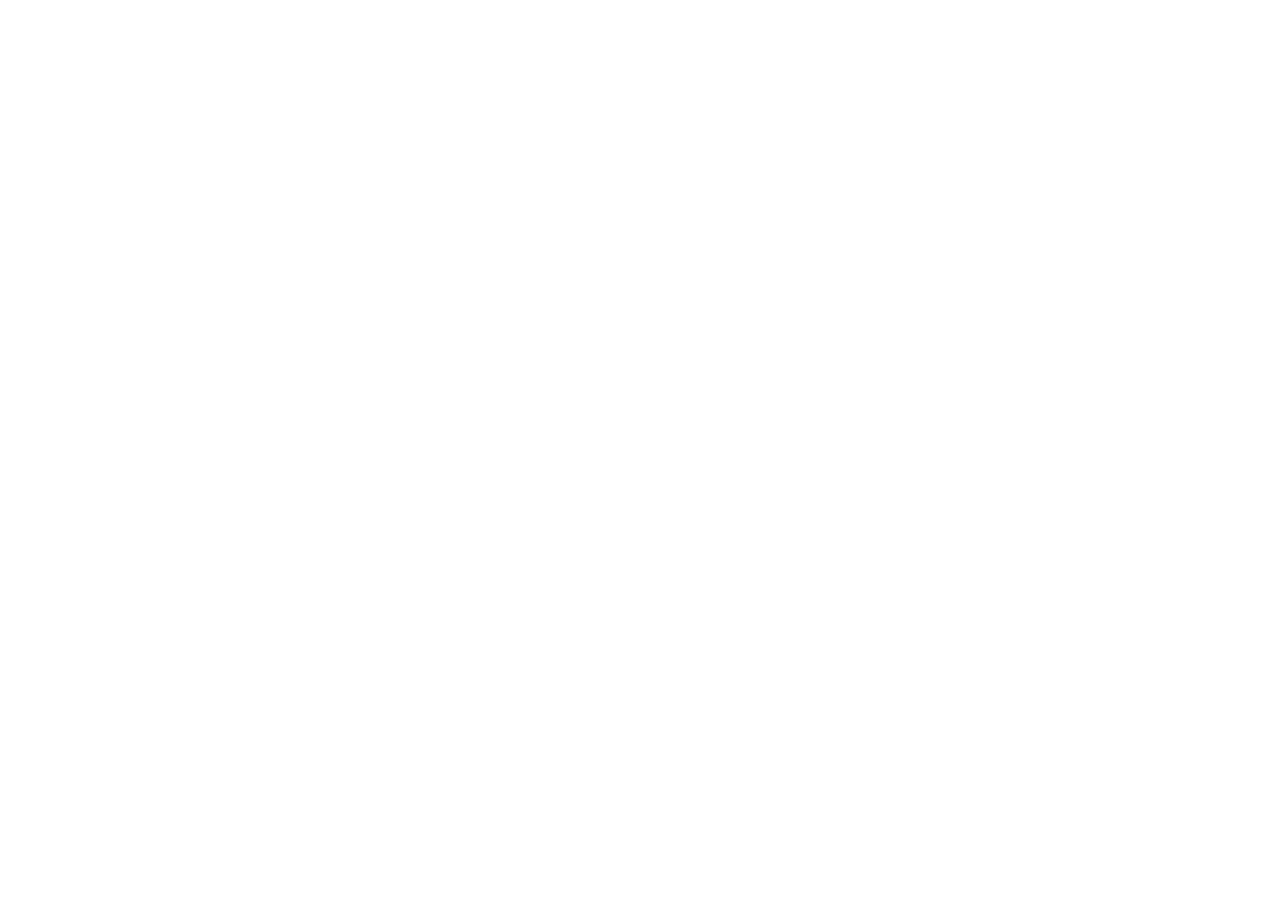
==== index.html @ 781c4b57 "commit inicial" ====
<!DOCTYPE html>
<html lang="pt-br">
  <head>
    <meta charset="UTF-8" />
    <meta http-equiv="X-UA-Compatible" content="IE=edge" />
    <meta name="viewport" content="width=device-width, initial-scale=1.0" />
    <title>BikCraft - Bicicletas Elétricas</title>
    <meta
      name="description"
      content="Bicicletas elétricas de alta precisão e qualidade,  feitas sob medida para o cliente. Explore o mundo na sua velocidade com a Bikcraft."
    />
    <link rel="stylesheet" href="./css/style.css">
  </head>
  <body>

    
  </body>
</html>
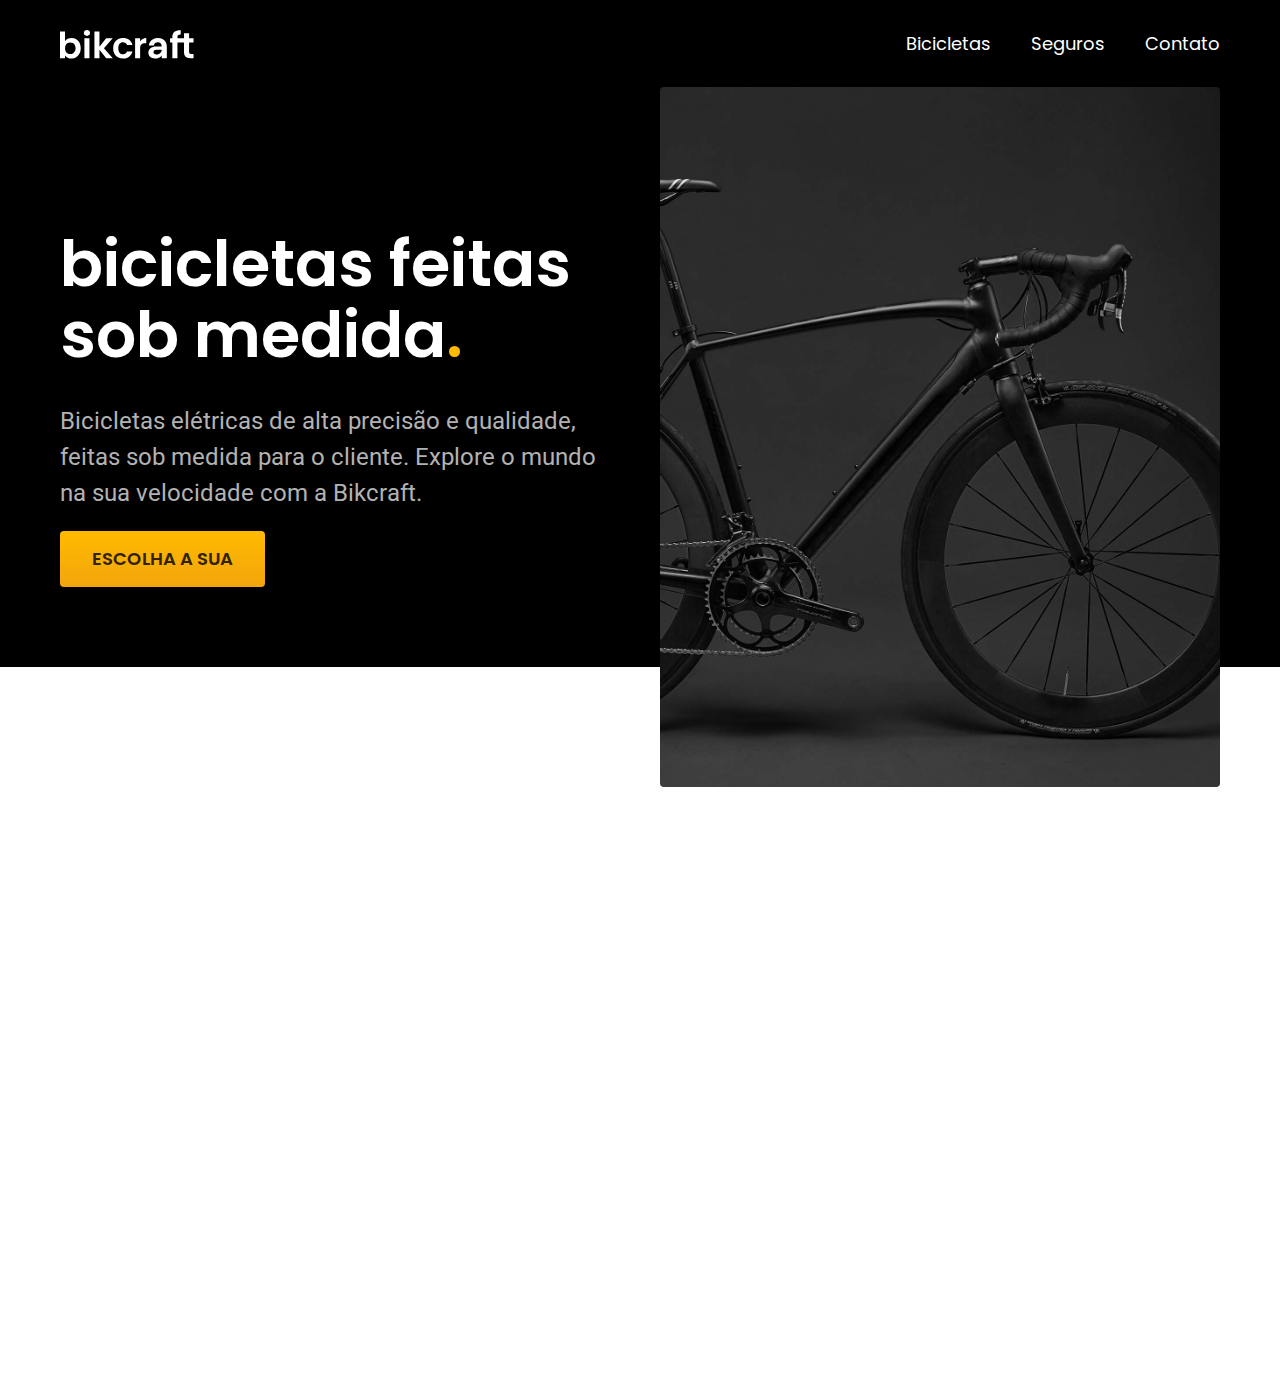
==== commit d86f0a32: "segunda atualizaçao" ====
--- a/index.html
+++ b/index.html
@@ -9,10 +9,40 @@
       name="description"
       content="Bicicletas elétricas de alta precisão e qualidade,  feitas sob medida para o cliente. Explore o mundo na sua velocidade com a Bikcraft."
     />
-    <link rel="stylesheet" href="./css/style.css">
+    <link rel="stylesheet" href="./css/style.css" />
+    <link rel="preconnect" href="https://fonts.googleapis.com" />
+    <link rel="preconnect" href="https://fonts.gstatic.com" crossorigin />
+    <link
+      href="https://fonts.googleapis.com/css2?family=Poppins:wght@400;600&family=Roboto:wght@400;500&display=swap"
+      rel="stylesheet"
+    />
   </head>
   <body>
+    <header class="header-bg">
+      <div class="header">
+        <a href="./"><img src="./img/bikcraft.svg" alt="BikCraft" /></a>
+        <nav aria-label="primaria">
+          <ul class="header-menu">
+            <li><a href="./bicicletas.html">Bicicletas</a></li>
+            <li><a href="./seguros.html">Seguros</a></li>
+            <li><a href="./contato.html">Contato</a></li>
+          </ul>
+        </nav>
+      </div>
+    </header>
 
-    
+    <main class="introducao-bg">
+      <div class="introducao">
+        <div class="introducao-conteudo">
+          <h1>bicicletas feitas sob medida<span>.</span></h1>
+          <p>
+            Bicicletas elétricas de alta precisão e qualidade, feitas sob medida
+            para o cliente. Explore o mundo na sua velocidade com a Bikcraft.
+          </p>
+          <a href="./bicicletas.html">Escolha a sua</a>
+        </div>
+        <img src="./img/fotos/introducao.jpg" alt="Bicicleta elétrica preta." />
+      </div>
+    </main>
   </body>
 </html>
--- a/css/style.css
+++ b/css/style.css
@@ -0,0 +1,209 @@
+body {
+  margin: 0px;
+  font-family: Arial, Helvetica, sans-serif;
+  padding-bottom: 600px;
+}
+
+h1,
+ul,
+p {
+  margin: 0px;
+}
+
+ul {
+  padding: 0px;
+  list-style: none;
+}
+
+a {
+  text-decoration: none;
+  color: inherit;
+}
+
+img {
+  max-width: 100%;
+  display: block;
+}
+
+.header-bg {
+  background-color: #000;
+}
+
+.header {
+  display: flex;
+  flex-wrap: wrap;
+  gap: 20px;
+  justify-content: space-between;
+  align-items: center;
+  box-sizing: border-box;
+  padding: 20px;
+  max-width: 1200px;
+  margin-left: auto;
+  margin-right: auto;
+}
+
+.header-menu {
+  display: flex;
+  flex-wrap: wrap;
+  gap: 40px;
+}
+
+.header-menu a {
+  color: #fff;
+  display: inline-block;
+  padding: 10px 0px;
+  font-size: 1.125rem;
+  position: relative;
+  font-family: 'Poppins';
+  font-weight: 400;
+}
+
+.header-menu a::after {
+  content: "";
+  display: block;
+  height: 2px;
+  width: 0px;
+  background: #fff;
+  margin-top: 4px;
+  transition: 0.3s;
+  position: absolute;
+}
+
+.header-menu a:hover:after {
+  width: 100%;
+}
+
+@media (max-width: 800px) {
+  .header-menu {
+    gap: 20px;
+  }
+  .header-menu {
+    background: #111;
+    padding: 12px 16px;
+    border-radius: 4px;
+  }
+  .header-menu a:hover {
+    background-color: #2e2e2e;
+  }
+}
+
+@media (max-width: 600px) {
+  .header-menu {
+    gap: 12px;
+  }
+  .header-menu a {
+    padding: 8px 12px;
+    font-size: 0.875rem;
+  }
+  .header a::after {
+    display: none;
+  }
+}
+
+.introducao-bg {
+  background: #000;
+  color: #fff;
+  box-shadow: inset 0 -120px #fff;
+}
+
+.introducao {
+    display: grid;
+    grid-template-columns: 1fr 1fr;
+    gap: 0px 40px;
+    box-sizing: border-box;
+    max-width: 1200px;
+    padding-left: 20px;
+    padding-right: 20px;
+    margin-left: auto;
+    margin-right: auto;
+}
+
+.introducao-conteudo {
+    align-self: end;
+    padding-bottom: 200px;
+}
+
+
+.introducao img {
+  height: 100%;
+  object-fit: cover;
+  border-radius: 4px;
+}
+
+.introducao h1 {
+    margin-bottom: 32px;
+    font-size: 4rem;
+    line-height: 1.12;
+    font-family: 'Poppins';
+    font-weight: 600;
+}
+
+.introducao h1 span {
+  color: #ffbb00;
+}
+
+.introducao p {
+    margin-bottom: 20px;
+    font-size: 1.5rem;
+    line-height: 1.5;
+    color: #b2b2b2;
+    font-family: 'Roboto';
+    font-weight: 400;
+}
+
+.introducao a {
+  display: inline-block;
+  padding: 16px 32px;
+  background: linear-gradient(#ffbb00, #f2a50c);
+  border-radius: 4px;
+  box-shadow: 0 1px 2px rgba(0, 0, 0, 1);
+  text-transform: uppercase;
+  color: #332200;
+  font-size: 1.125rem;
+  line-height: 1.33;
+  font-family: 'Poppins';
+  font-weight: 600;
+}
+
+.introducao a:hover {
+  background: linear-gradient(#ffb60d, #e59317);
+}
+
+@media (max-width: 600px) {
+  .introducao a {
+    padding: 12px 16px;
+    font-size: 1rem;
+  }
+}
+
+@media (max-width: 1200px) {
+  .introducao h1 {
+  font-size: 3rem;
+  }
+  .introducao p {
+    font-size: 1.125rem;
+}
+}
+
+@media (max-width: 800px) {
+  .introducao-bg {
+    background: #111;
+    padding-top: 40px;
+    box-shadow: inset 0px -60px #fff;
+  }
+  .introducao  {
+    grid-template-columns: 1fr;
+    gap: 32px;
+  }
+  .introducao-conteudo {
+    padding-bottom: 0px;
+  }
+  .introducao h1 {
+  font-size: 2rem;
+  margin-bottom: 16px;
+  }
+  .introducao img {
+    height: 300px;
+    width: 100%;
+  }
+}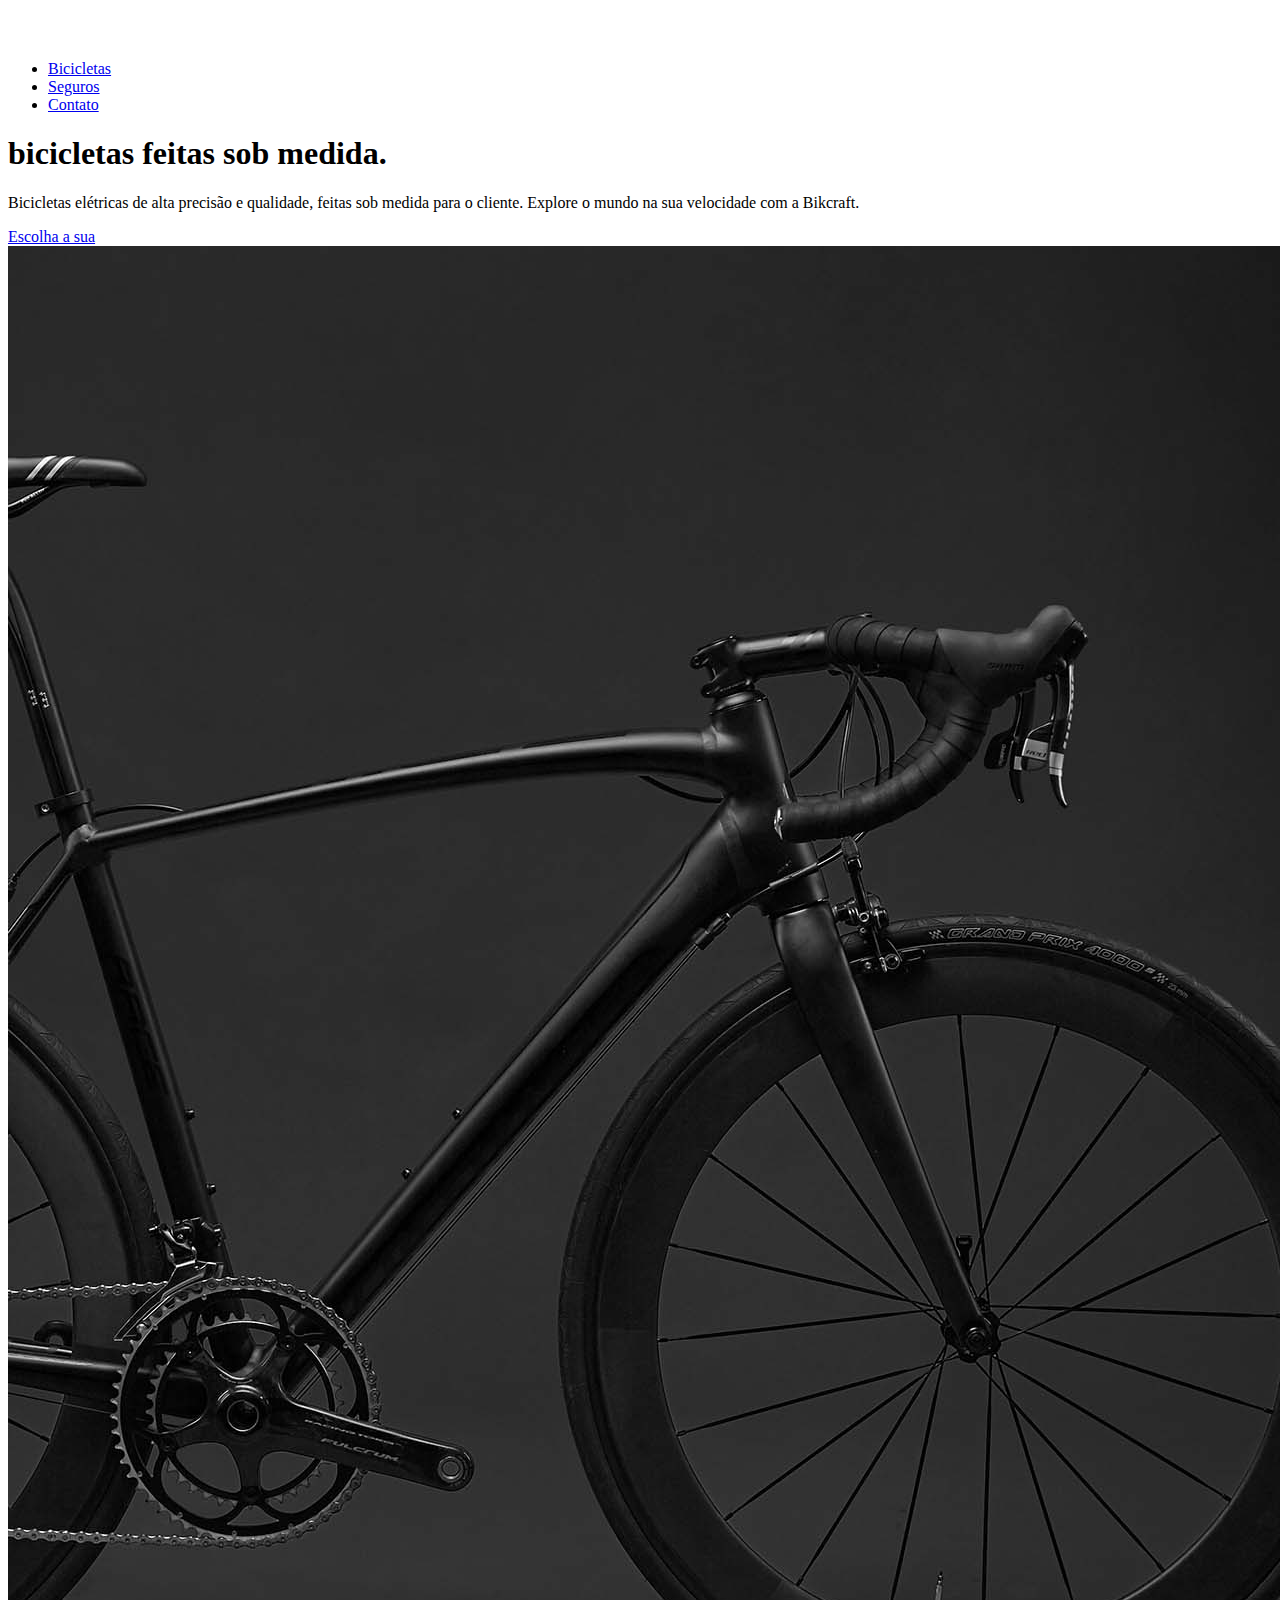
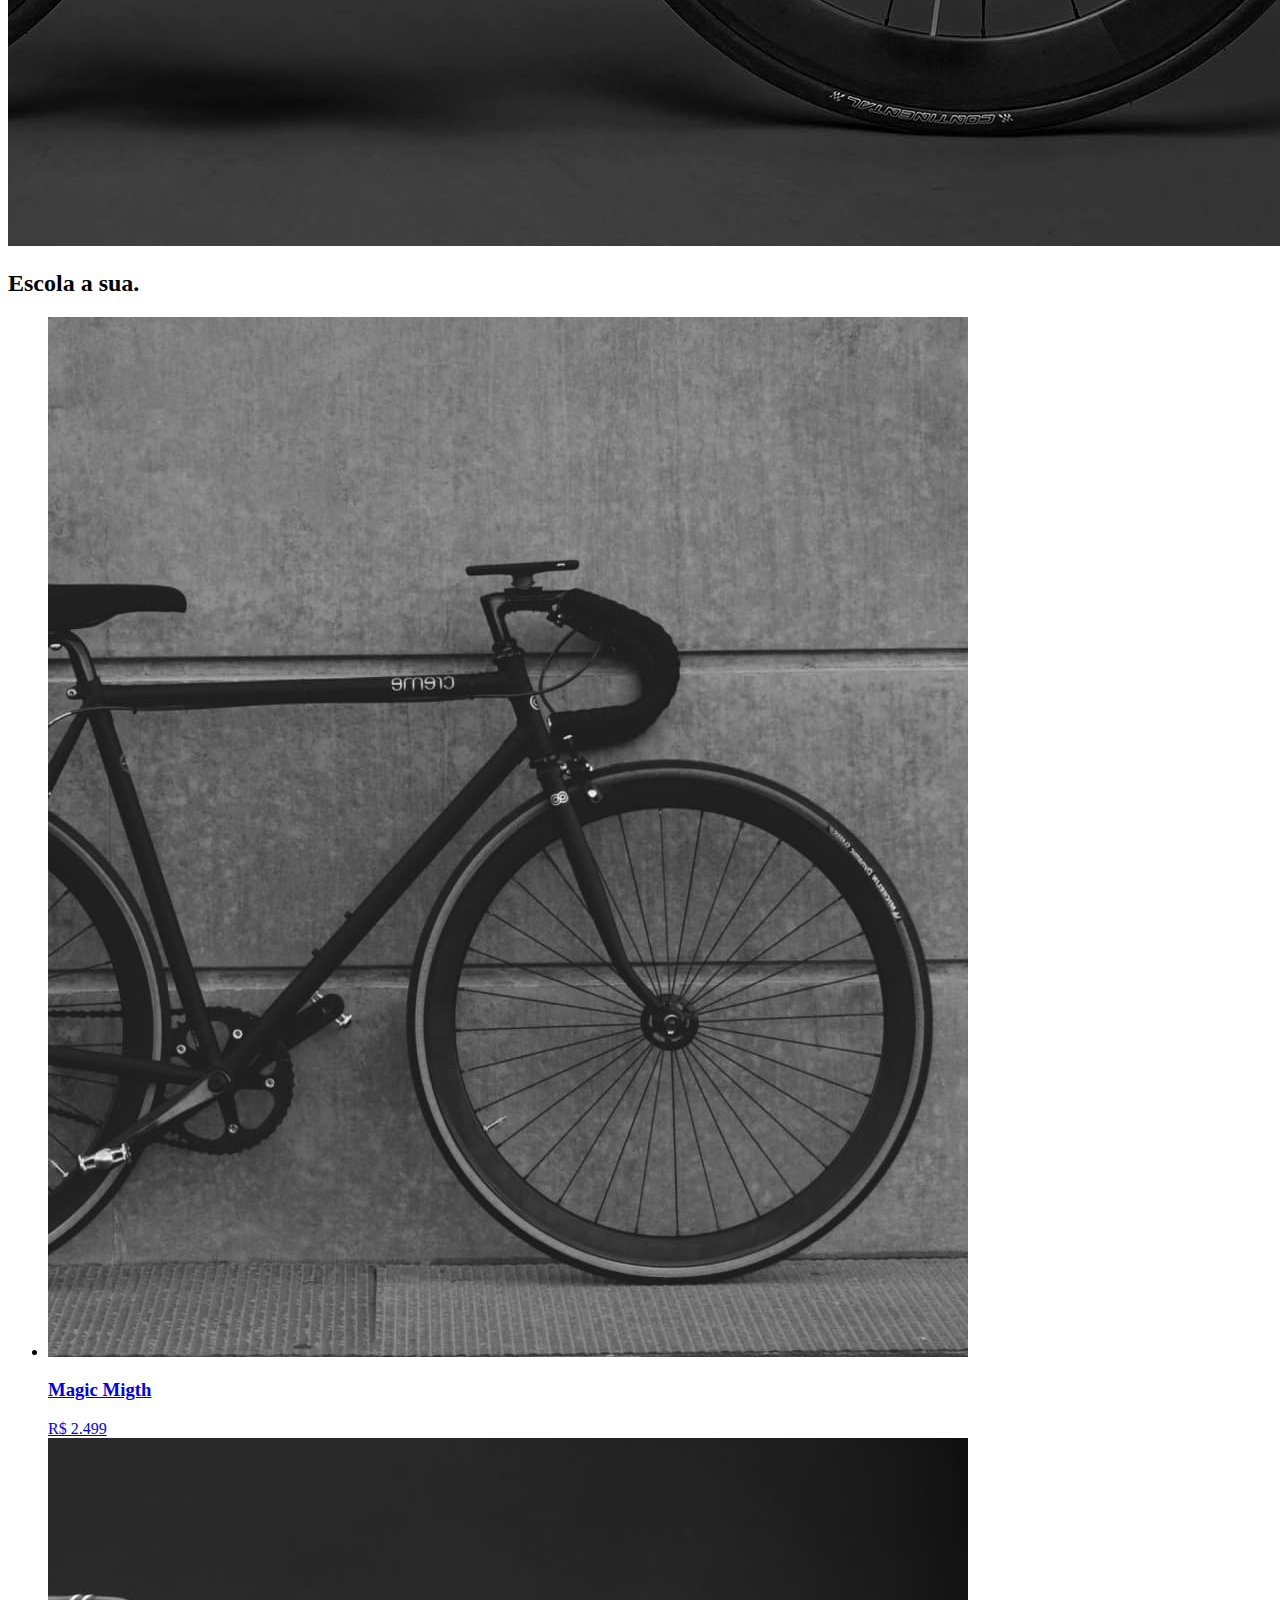
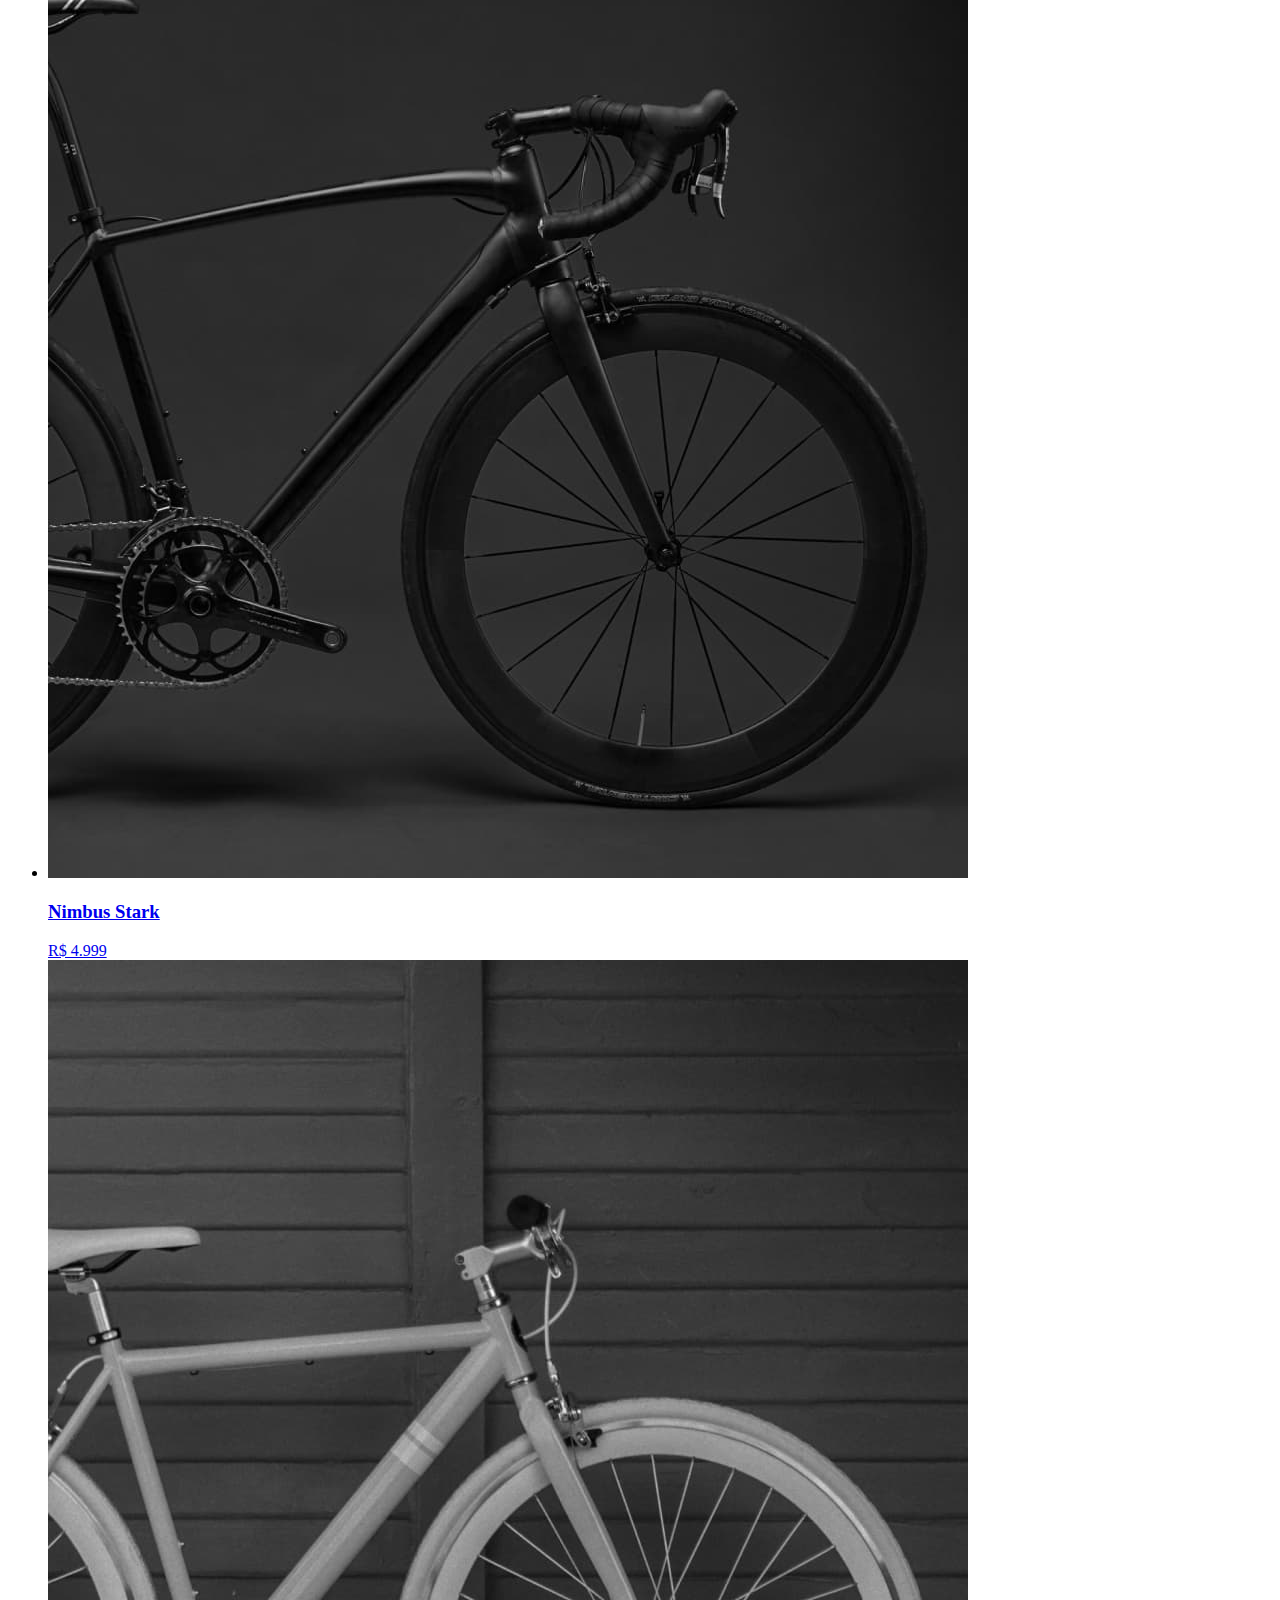
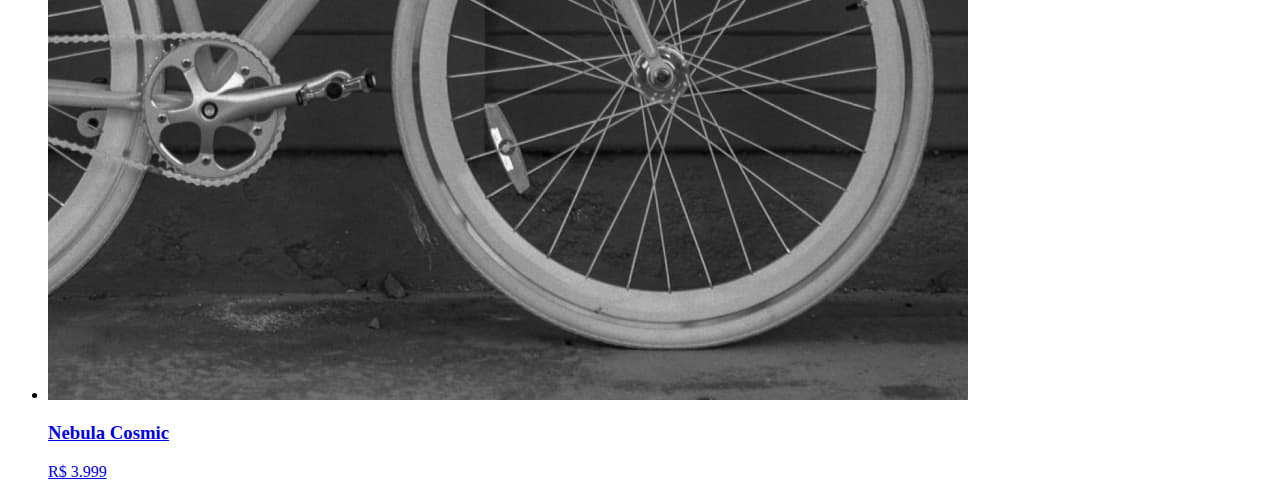
==== commit d587c106: "commit lista bicicletas-01" ====
--- a/index.html
+++ b/index.html
@@ -9,7 +9,7 @@
       name="description"
       content="Bicicletas elétricas de alta precisão e qualidade,  feitas sob medida para o cliente. Explore o mundo na sua velocidade com a Bikcraft."
     />
-    <link rel="stylesheet" href="./css/style.css" />
+    <link rel="stylesheet" href="/css/style.css" />
     <link rel="preconnect" href="https://fonts.googleapis.com" />
     <link rel="preconnect" href="https://fonts.gstatic.com" crossorigin />
     <link
@@ -22,7 +22,7 @@
       <div class="header">
         <a href="./"><img src="./img/bikcraft.svg" alt="BikCraft" /></a>
         <nav aria-label="primaria">
-          <ul class="header-menu">
+          <ul class="header-menu font-1-m cor-0">
             <li><a href="./bicicletas.html">Bicicletas</a></li>
             <li><a href="./seguros.html">Seguros</a></li>
             <li><a href="./contato.html">Contato</a></li>
@@ -34,15 +34,44 @@
     <main class="introducao-bg">
       <div class="introducao">
         <div class="introducao-conteudo">
-          <h1>bicicletas feitas sob medida<span>.</span></h1>
-          <p>
+          <h1 class="font-1-xxl cor-0">
+            bicicletas feitas sob medida<span class="cor-p1">.</span>
+          </h1>
+          <p class="font-2-l cor-5">
             Bicicletas elétricas de alta precisão e qualidade, feitas sob medida
             para o cliente. Explore o mundo na sua velocidade com a Bikcraft.
           </p>
-          <a href="./bicicletas.html">Escolha a sua</a>
+          <a class="botao" href="./bicicletas.html">Escolha a sua</a>
         </div>
         <img src="./img/fotos/introducao.jpg" alt="Bicicleta elétrica preta." />
       </div>
     </main>
+
+    <article class="bicicletas-lista">
+      <h2 class="font-1-xxl">Escola a sua<span class="cor-p1">.</span></h2>
+      <ul>
+        <li>
+          <a href="./css/bicicletas/magic.html">
+            <img src="/img/bicicletas/magic-home.jpg" alt="Bicicleta preta" />
+            <h3 class="font-1-xl">Magic Migth</h3>
+            <span class="font-2-m cor-8">R$ 2.499</span>
+          </a>
+        </li>
+        <li>
+          <a href="./css/bicicletas/nimbus.html">
+            <img src="/img/bicicletas/nimbus-home.jpg" alt="Bicicleta preta" />
+            <h3 class="font-1-xl">Nimbus Stark</h3>
+            <span class="font-2-m cor-8">R$ 4.999</span>
+          </a>
+        </li>
+        <li>
+          <a href="./css/bicicletas/nebula.html">
+            <img src="/img/bicicletas/nebula-home.jpg" alt="Bicicleta preta" />
+            <h3 class="font-1-xl">Nebula Cosmic</h3>
+            <span class="font-2-m cor-8">R$ 3.999</span>
+          </a>
+        </li>
+      </ul>
+    </article>
   </body>
 </html>
--- a/css/style.css
+++ b/css/style.css
@@ -1,209 +1,14 @@
-body {
-  margin: 0px;
-  font-family: Arial, Helvetica, sans-serif;
-  padding-bottom: 600px;
-}
+@import "golbal/golbal.css";
+@import "utilidades/tipografia.css";
+@import "utilidades/cores.css";
 
-h1,
-ul,
-p {
-  margin: 0px;
-}
+@import "golbal/header.css";
 
-ul {
-  padding: 0px;
-  list-style: none;
-}
+    /* UTILIDADES */
+@import "utilidades/componentes.css";
 
-a {
-  text-decoration: none;
-  color: inherit;
-}
+    /* HOME */
+@import "home/introducao.css";
 
-img {
-  max-width: 100%;
-  display: block;
-}
-
-.header-bg {
-  background-color: #000;
-}
-
-.header {
-  display: flex;
-  flex-wrap: wrap;
-  gap: 20px;
-  justify-content: space-between;
-  align-items: center;
-  box-sizing: border-box;
-  padding: 20px;
-  max-width: 1200px;
-  margin-left: auto;
-  margin-right: auto;
-}
-
-.header-menu {
-  display: flex;
-  flex-wrap: wrap;
-  gap: 40px;
-}
-
-.header-menu a {
-  color: #fff;
-  display: inline-block;
-  padding: 10px 0px;
-  font-size: 1.125rem;
-  position: relative;
-  font-family: 'Poppins';
-  font-weight: 400;
-}
-
-.header-menu a::after {
-  content: "";
-  display: block;
-  height: 2px;
-  width: 0px;
-  background: #fff;
-  margin-top: 4px;
-  transition: 0.3s;
-  position: absolute;
-}
-
-.header-menu a:hover:after {
-  width: 100%;
-}
-
-@media (max-width: 800px) {
-  .header-menu {
-    gap: 20px;
-  }
-  .header-menu {
-    background: #111;
-    padding: 12px 16px;
-    border-radius: 4px;
-  }
-  .header-menu a:hover {
-    background-color: #2e2e2e;
-  }
-}
-
-@media (max-width: 600px) {
-  .header-menu {
-    gap: 12px;
-  }
-  .header-menu a {
-    padding: 8px 12px;
-    font-size: 0.875rem;
-  }
-  .header a::after {
-    display: none;
-  }
-}
-
-.introducao-bg {
-  background: #000;
-  color: #fff;
-  box-shadow: inset 0 -120px #fff;
-}
-
-.introducao {
-    display: grid;
-    grid-template-columns: 1fr 1fr;
-    gap: 0px 40px;
-    box-sizing: border-box;
-    max-width: 1200px;
-    padding-left: 20px;
-    padding-right: 20px;
-    margin-left: auto;
-    margin-right: auto;
-}
-
-.introducao-conteudo {
-    align-self: end;
-    padding-bottom: 200px;
-}
-
-
-.introducao img {
-  height: 100%;
-  object-fit: cover;
-  border-radius: 4px;
-}
-
-.introducao h1 {
-    margin-bottom: 32px;
-    font-size: 4rem;
-    line-height: 1.12;
-    font-family: 'Poppins';
-    font-weight: 600;
-}
-
-.introducao h1 span {
-  color: #ffbb00;
-}
-
-.introducao p {
-    margin-bottom: 20px;
-    font-size: 1.5rem;
-    line-height: 1.5;
-    color: #b2b2b2;
-    font-family: 'Roboto';
-    font-weight: 400;
-}
-
-.introducao a {
-  display: inline-block;
-  padding: 16px 32px;
-  background: linear-gradient(#ffbb00, #f2a50c);
-  border-radius: 4px;
-  box-shadow: 0 1px 2px rgba(0, 0, 0, 1);
-  text-transform: uppercase;
-  color: #332200;
-  font-size: 1.125rem;
-  line-height: 1.33;
-  font-family: 'Poppins';
-  font-weight: 600;
-}
-
-.introducao a:hover {
-  background: linear-gradient(#ffb60d, #e59317);
-}
-
-@media (max-width: 600px) {
-  .introducao a {
-    padding: 12px 16px;
-    font-size: 1rem;
-  }
-}
-
-@media (max-width: 1200px) {
-  .introducao h1 {
-  font-size: 3rem;
-  }
-  .introducao p {
-    font-size: 1.125rem;
-}
-}
-
-@media (max-width: 800px) {
-  .introducao-bg {
-    background: #111;
-    padding-top: 40px;
-    box-shadow: inset 0px -60px #fff;
-  }
-  .introducao  {
-    grid-template-columns: 1fr;
-    gap: 32px;
-  }
-  .introducao-conteudo {
-    padding-bottom: 0px;
-  }
-  .introducao h1 {
-  font-size: 2rem;
-  margin-bottom: 16px;
-  }
-  .introducao img {
-    height: 300px;
-    width: 100%;
-  }
-}+    /* Bicicletas */
+@import "bicicletas/bicicletas-lista.css";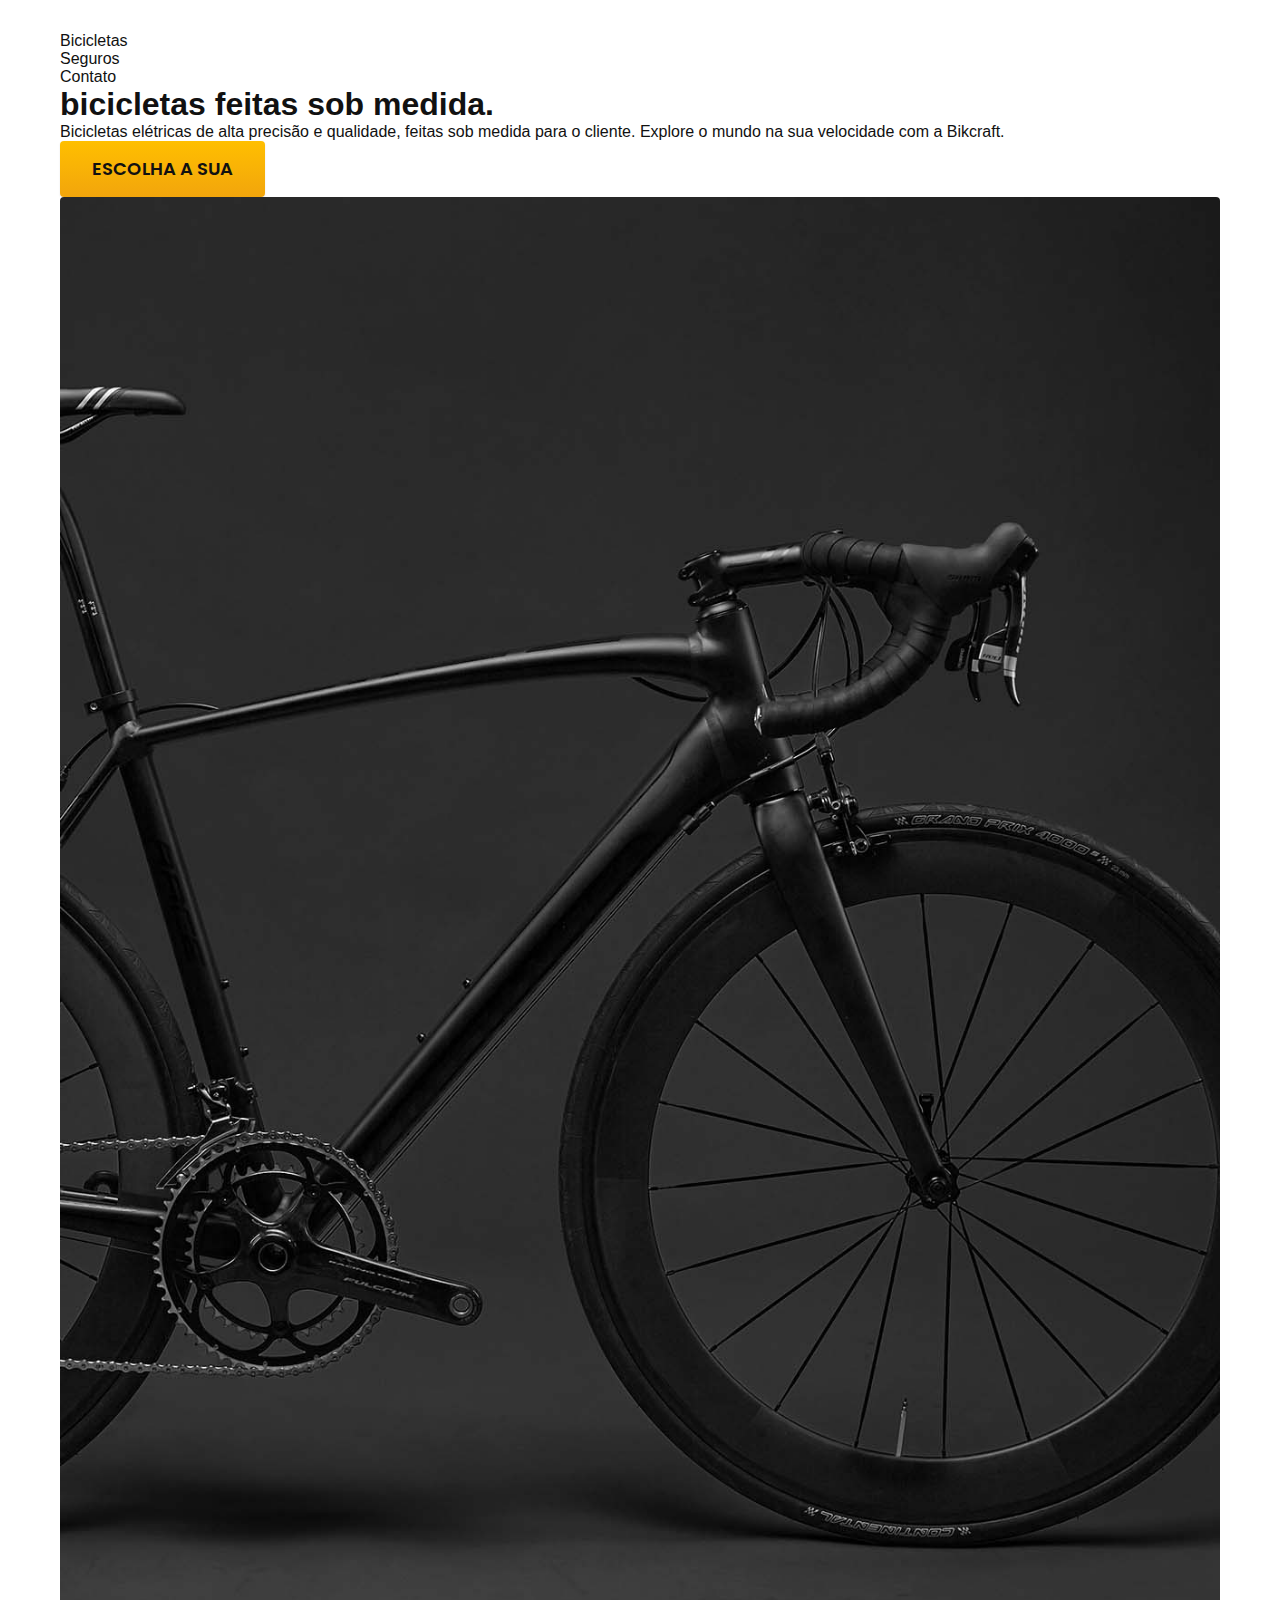
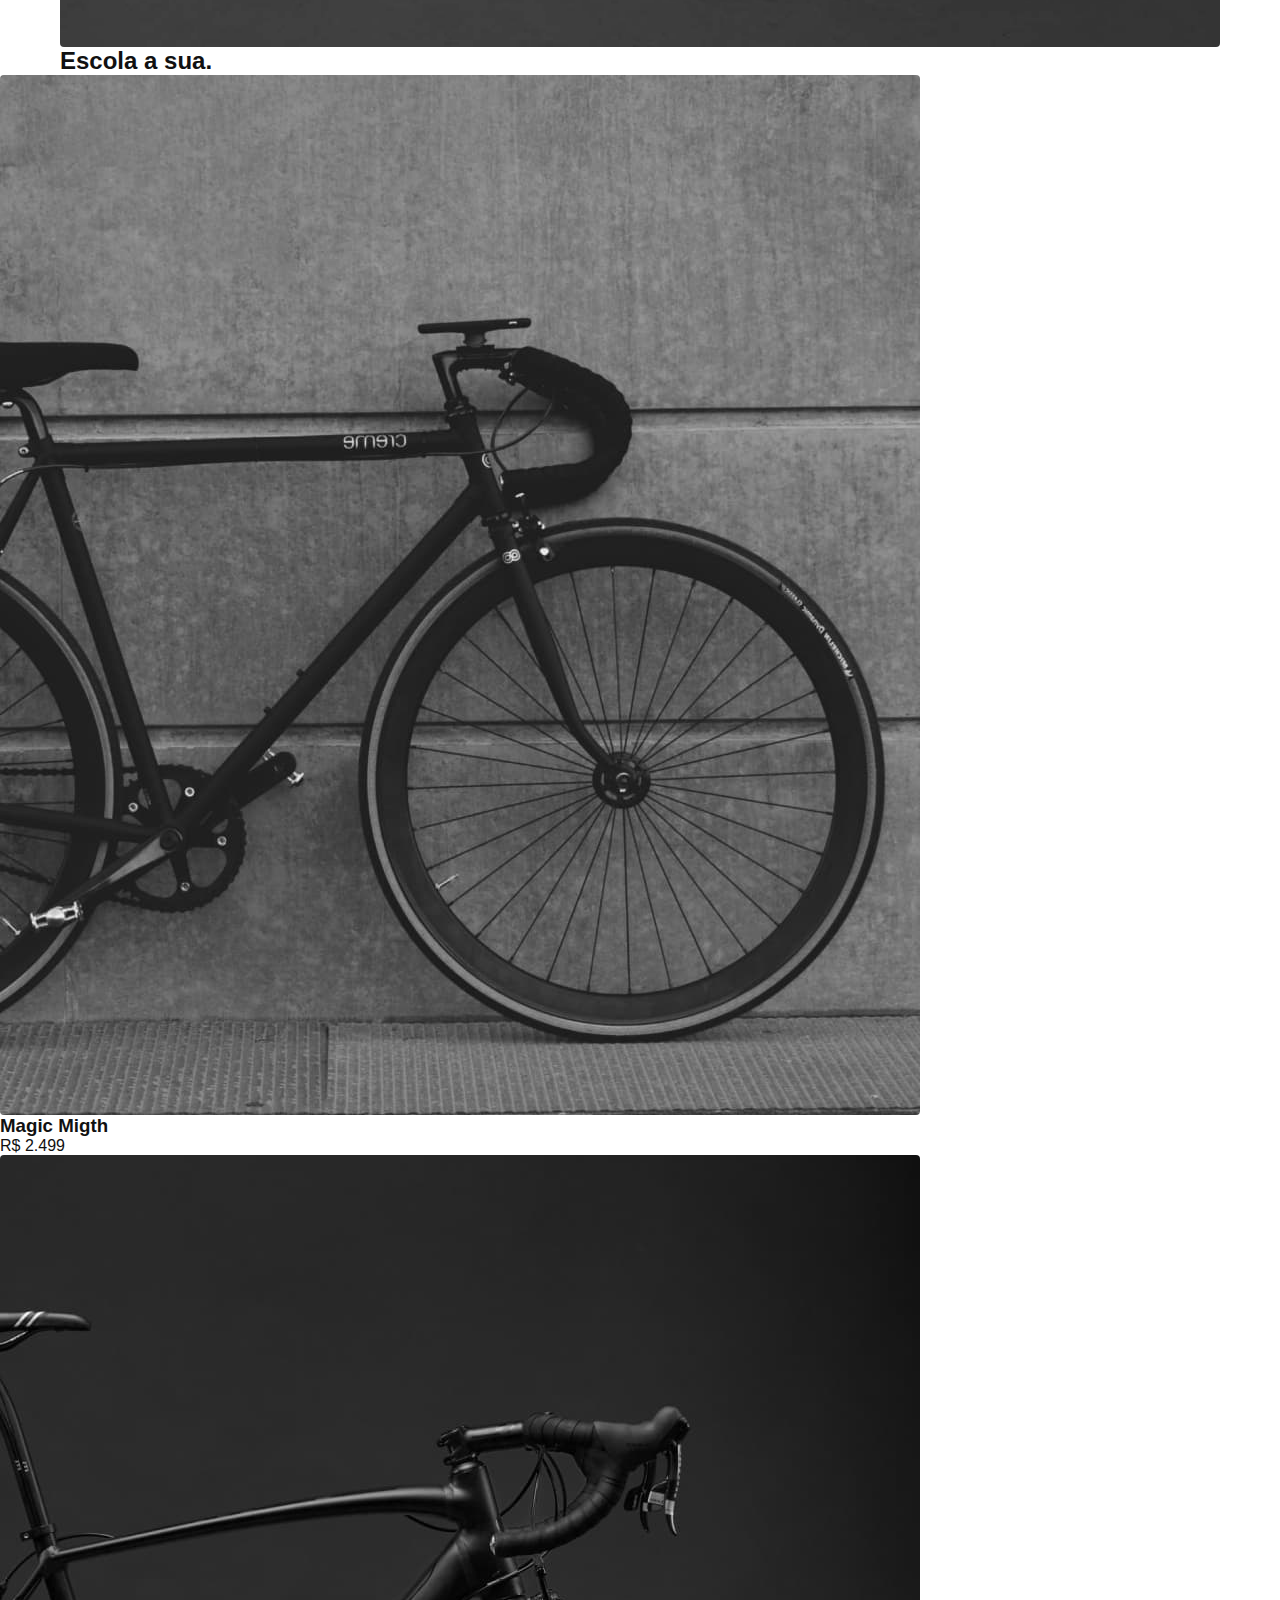
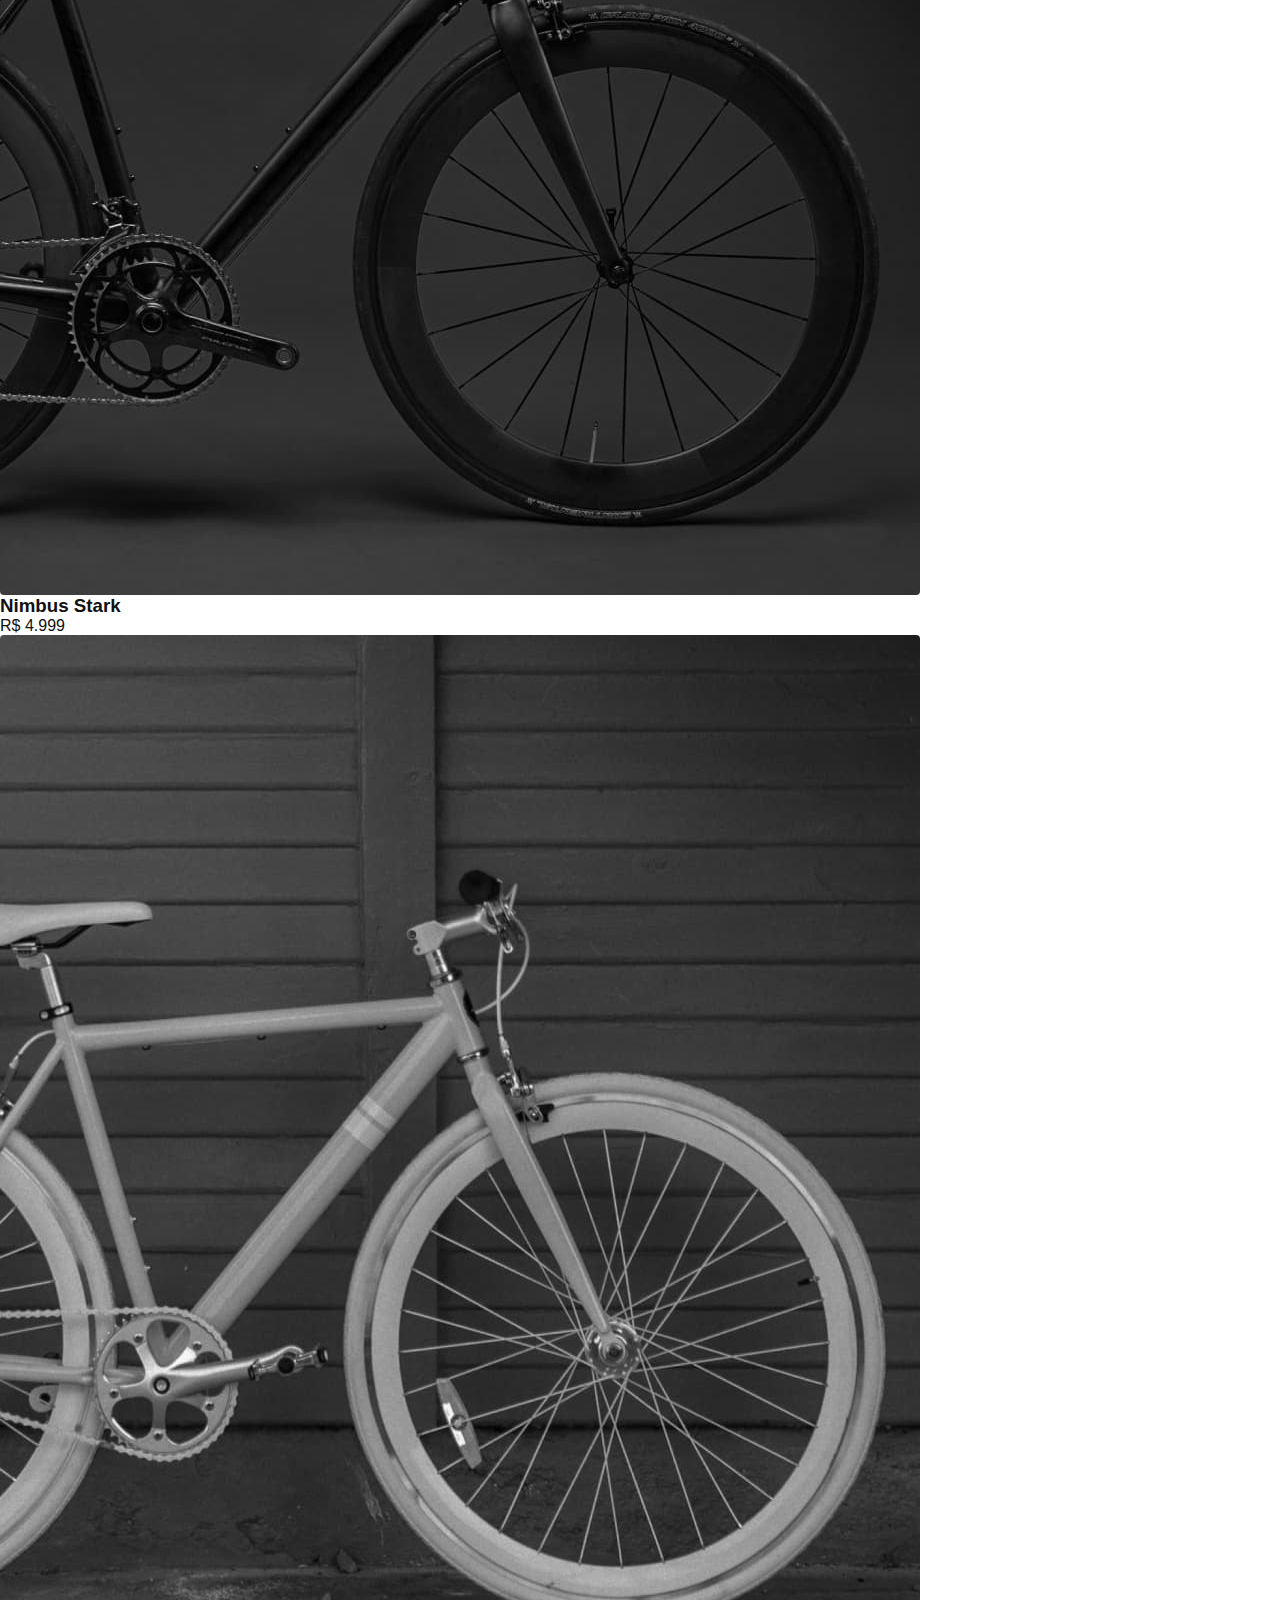
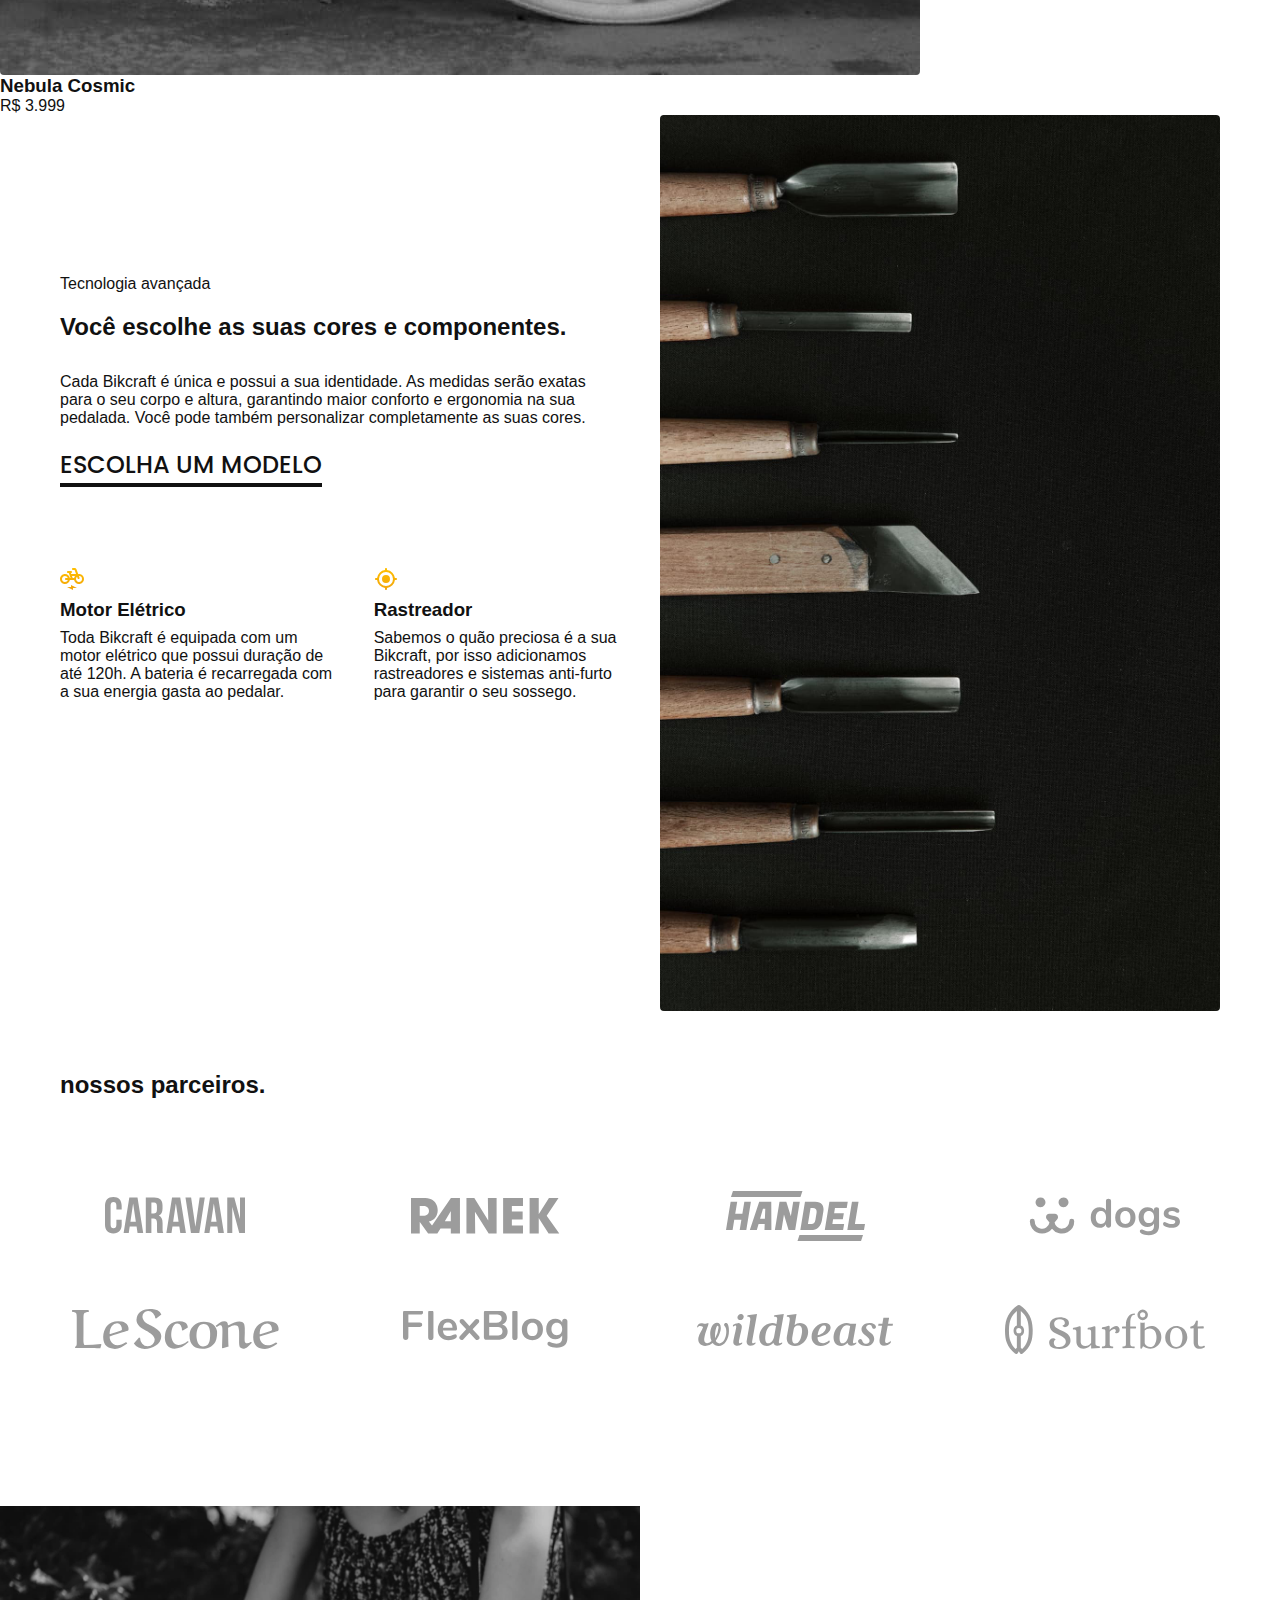
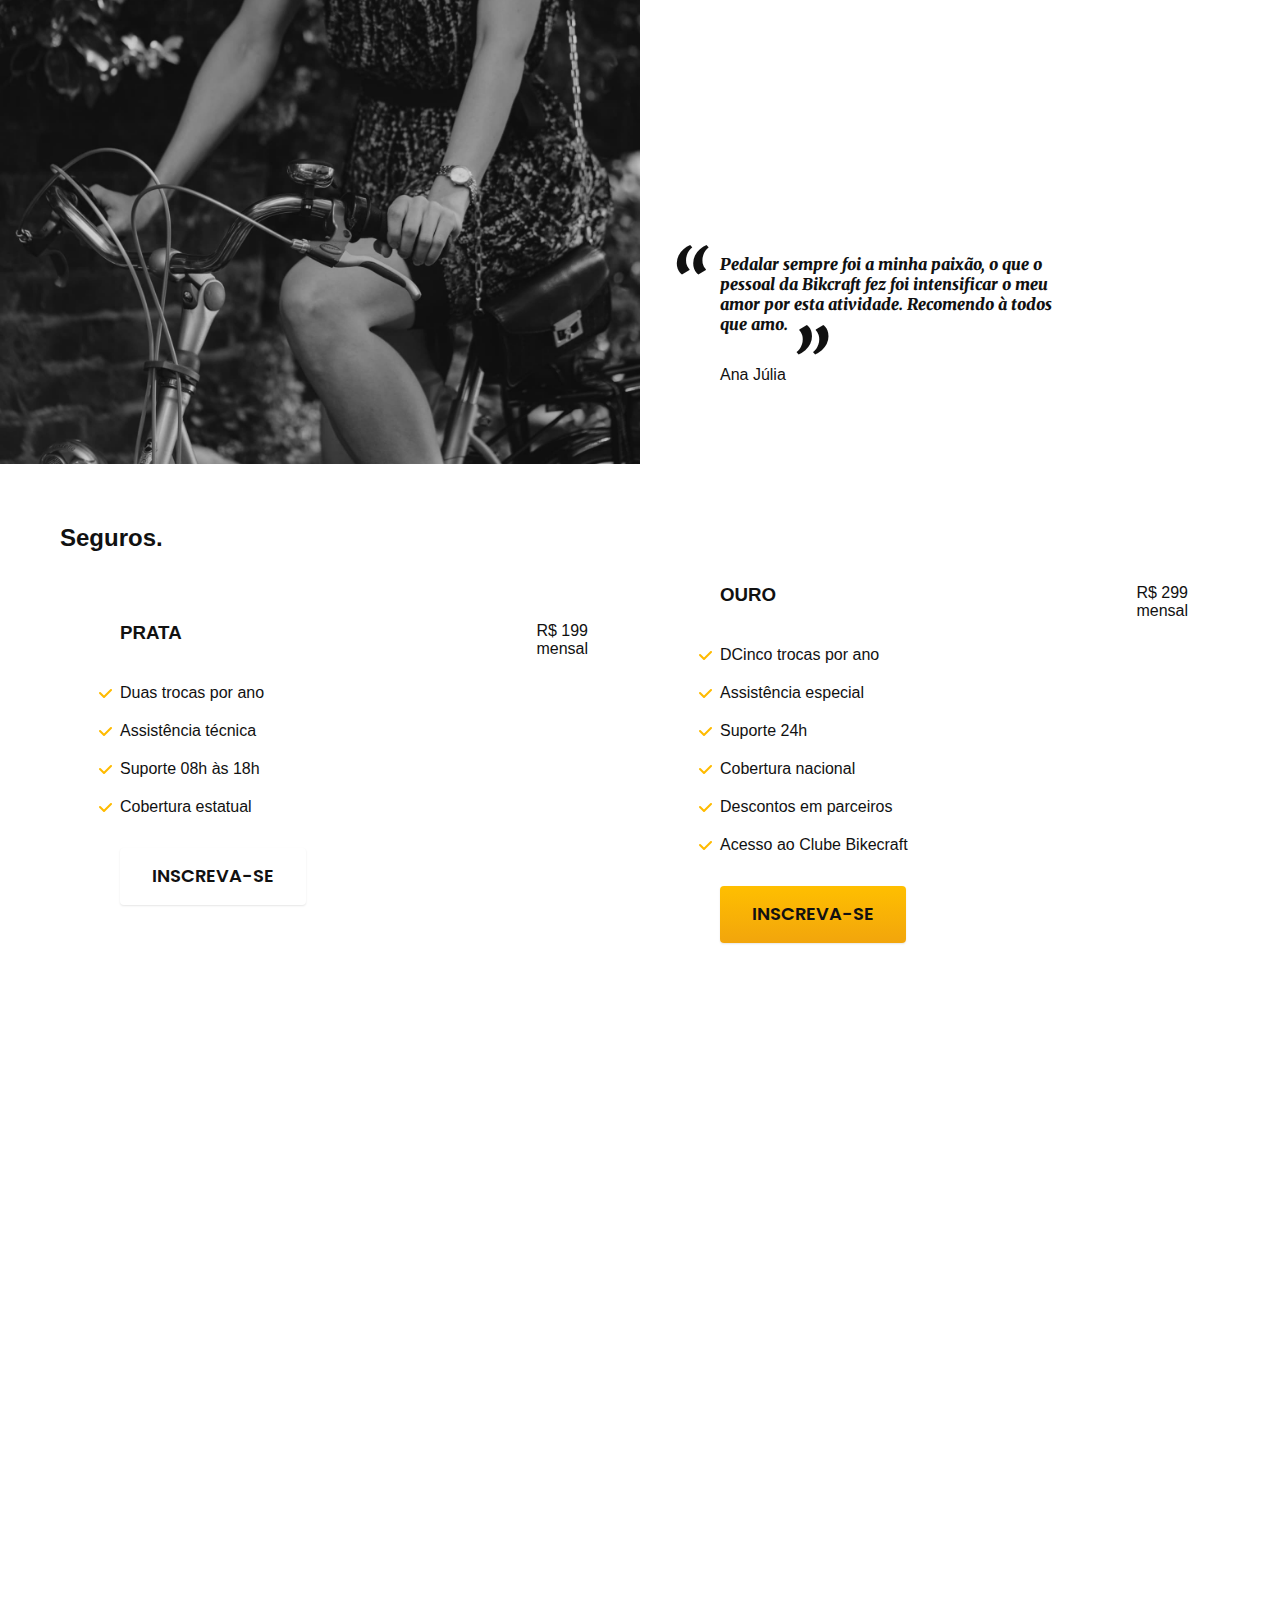
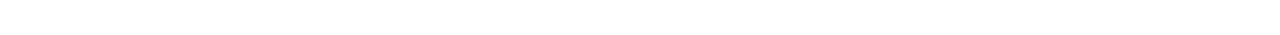
==== commit d6161891: "implementacao da tecnologia, parceiros, depoimento e seguros" ====
--- a/index.html
+++ b/index.html
@@ -1,77 +1,178 @@
 <!DOCTYPE html>
 <html lang="pt-br">
-  <head>
-    <meta charset="UTF-8" />
-    <meta http-equiv="X-UA-Compatible" content="IE=edge" />
-    <meta name="viewport" content="width=device-width, initial-scale=1.0" />
-    <title>BikCraft - Bicicletas Elétricas</title>
-    <meta
-      name="description"
-      content="Bicicletas elétricas de alta precisão e qualidade,  feitas sob medida para o cliente. Explore o mundo na sua velocidade com a Bikcraft."
-    />
-    <link rel="stylesheet" href="/css/style.css" />
-    <link rel="preconnect" href="https://fonts.googleapis.com" />
-    <link rel="preconnect" href="https://fonts.gstatic.com" crossorigin />
-    <link
-      href="https://fonts.googleapis.com/css2?family=Poppins:wght@400;600&family=Roboto:wght@400;500&display=swap"
-      rel="stylesheet"
-    />
-  </head>
-  <body>
-    <header class="header-bg">
-      <div class="header">
-        <a href="./"><img src="./img/bikcraft.svg" alt="BikCraft" /></a>
-        <nav aria-label="primaria">
-          <ul class="header-menu font-1-m cor-0">
-            <li><a href="./bicicletas.html">Bicicletas</a></li>
-            <li><a href="./seguros.html">Seguros</a></li>
-            <li><a href="./contato.html">Contato</a></li>
-          </ul>
-        </nav>
+
+<head>
+  <meta charset="UTF-8" />
+  <meta http-equiv="X-UA-Compatible" content="IE=edge" />
+  <meta name="viewport" content="width=device-width, initial-scale=1.0" />
+  <title>BikCraft - Bicicletas Elétricas</title>
+  <meta name="description"
+    content="Bicicletas elétricas de alta precisão e qualidade,  feitas sob medida para o cliente. Explore o mundo na sua velocidade com a Bikcraft." />
+  <link rel="stylesheet" href="/css/style.css" />
+  <link rel="preconnect" href="https://fonts.googleapis.com">
+  <link rel="preconnect" href="https://fonts.gstatic.com" crossorigin>
+  <link
+    href="https://fonts.googleapis.com/css2?family=Merriweather:ital,wght@1,900&family=Poppins:wght@400;600&family=Roboto:wght@400;500&display=swap"
+    rel="stylesheet">
+</head>
+
+<body>
+  <header class="header-bg">
+    <div class="header conteiner">
+      <a href="./"><img src="./img/bikcraft.svg" alt="BikCraft" /></a>
+      <nav aria-label="primaria">
+        <ul class="header-menu font-1-m cor-0">
+          <li><a href="./bicicletas.html">Bicicletas</a></li>
+          <li><a href="./seguros.html">Seguros</a></li>
+          <li><a href="./contato.html">Contato</a></li>
+        </ul>
+      </nav>
+    </div>
+  </header>
+
+  <main class="introducao-bg">
+    <div class="introducao conteiner">
+      <div class="introducao-conteudo">
+        <h1 class="font-1-xxl cor-0">
+          bicicletas feitas sob medida<span class="cor-p1">.</span>
+        </h1>
+        <p class="font-2-l cor-5">
+          Bicicletas elétricas de alta precisão e qualidade, feitas sob medida
+          para o cliente. Explore o mundo na sua velocidade com a Bikcraft.
+        </p>
+        <a class="botao" href="./bicicletas.html">Escolha a sua</a>
       </div>
-    </header>
+      <img src="./img/fotos/introducao.jpg" alt="Bicicleta elétrica preta." />
+    </div>
+  </main>
 
-    <main class="introducao-bg">
-      <div class="introducao">
-        <div class="introducao-conteudo">
-          <h1 class="font-1-xxl cor-0">
-            bicicletas feitas sob medida<span class="cor-p1">.</span>
-          </h1>
-          <p class="font-2-l cor-5">
-            Bicicletas elétricas de alta precisão e qualidade, feitas sob medida
-            para o cliente. Explore o mundo na sua velocidade com a Bikcraft.
-          </p>
-          <a class="botao" href="./bicicletas.html">Escolha a sua</a>
+  <article class="bicicletas-lista">
+    <h2 class="conteiner font-1-xxl">
+      Escola a sua<span class="cor-p1">.</span>
+    </h2>
+    <ul>
+      <li>
+        <a href="./css/bicicletas/magic.html">
+          <img src="/img/bicicletas/magic-home.jpg" alt="Bicicleta preta" />
+          <h3 class="font-1-xl">Magic Migth</h3>
+          <span class="font-2-m cor-8">R$ 2.499</span>
+        </a>
+      </li>
+      <li>
+        <a href="./css/bicicletas/nimbus.html">
+          <img src="/img/bicicletas/nimbus-home.jpg" alt="Bicicleta preta" />
+          <h3 class="font-1-xl">Nimbus Stark</h3>
+          <span class="font-2-m cor-8">R$ 4.999</span>
+        </a>
+      </li>
+      <li>
+        <a href="./css/bicicletas/nebula.html">
+          <img src="/img/bicicletas/nebula-home.jpg" alt="Bicicleta preta" />
+          <h3 class="font-1-xl">Nebula Cosmic</h3>
+          <span class="font-2-m cor-8">R$ 3.999</span>
+        </a>
+      </li>
+    </ul>
+  </article>
+
+  <article class="tecnologia-bg">
+    <div class="tecnologia conteiner">
+      <div class="tecnologia-conteudo">
+        <span class="font-2-l-b cor-5">Tecnologia avançada</span>
+        <h2 class="font-1-xxl cor-0">Você escolhe as suas cores e componentes<span class="cor-p1">.</span></h2>
+        <p class="font-2-l cor-5">
+          Cada Bikcraft é única e possui a sua identidade. As medidas serão
+          exatas para o seu corpo e altura, garantindo maior conforto e
+          ergonomia na sua pedalada. Você pode também personalizar
+          completamente as suas cores.
+        </p>
+        <a class="link" href=".bicicletas.html">Escolha um modelo</a>
+        <div class="tecnologia-vantagens">
+          <div>
+            <img src="./img/icones/eletrica.svg" alt="" />
+            <h3 class="font-1-m cor-0">Motor Elétrico</h3>
+            <p class="font-2-s cor-5">
+              Toda Bikcraft é equipada com um motor elétrico que possui duração de
+              até 120h. A bateria é recarregada com a sua energia gasta ao
+              pedalar.
+            </p>
+          </div>
+          <div>
+            <img src="./img/icones/rastreador.svg" alt="" />
+            <h3 class="font-1-m cor-0">Rastreador</h3>
+            <p class="font-2-s cor-5">
+              Sabemos o quão preciosa é a sua Bikcraft, por isso adicionamos
+              rastreadores e sistemas anti-furto para garantir o seu sossego.
+            </p>
+          </div>
         </div>
-        <img src="./img/fotos/introducao.jpg" alt="Bicicleta elétrica preta." />
       </div>
-    </main>
+      <div class="tecnologia-imagem">
+        <img src="./img/fotos/tecnologia.jpg" alt="" />
+      </div>
+  </article>
 
-    <article class="bicicletas-lista">
-      <h2 class="font-1-xxl">Escola a sua<span class="cor-p1">.</span></h2>
-      <ul>
-        <li>
-          <a href="./css/bicicletas/magic.html">
-            <img src="/img/bicicletas/magic-home.jpg" alt="Bicicleta preta" />
-            <h3 class="font-1-xl">Magic Migth</h3>
-            <span class="font-2-m cor-8">R$ 2.499</span>
-          </a>
-        </li>
-        <li>
-          <a href="./css/bicicletas/nimbus.html">
-            <img src="/img/bicicletas/nimbus-home.jpg" alt="Bicicleta preta" />
-            <h3 class="font-1-xl">Nimbus Stark</h3>
-            <span class="font-2-m cor-8">R$ 4.999</span>
-          </a>
-        </li>
-        <li>
-          <a href="./css/bicicletas/nebula.html">
-            <img src="/img/bicicletas/nebula-home.jpg" alt="Bicicleta preta" />
-            <h3 class="font-1-xl">Nebula Cosmic</h3>
-            <span class="font-2-m cor-8">R$ 3.999</span>
-          </a>
-        </li>
+  <section class="parceiros" aria-label="Nossos Parceiros">
+    <h2 class="conteiner font-1-xxl">
+      nossos parceiros<span class="cor-p1">.</span>
+    </h2>
+    <ul>
+      <li><img src="./img/parceiros/caravan.svg" alt="caravam"></li>
+      <li><img src="./img/parceiros/ranek.svg" alt="ranek"></li>
+      <li><img src="./img/parceiros/handel.svg" alt="handel"></li>
+      <li><img src="./img/parceiros/dogs.svg" alt="dogs"></li>
+      <li><img src="./img/parceiros/lescone.svg" alt="lescone"></li>
+      <li><img src="./img/parceiros/flexblog.svg" alt="flexblog"></li>
+      <li><img src="./img/parceiros/wildbeast.svg" alt="wildbeast"></li>
+      <li><img src="./img/parceiros/surfbot.svg" alt="surfbot"></li>
+    </ul>
+  </section>
+
+  <section class="depoimento" aria-label="Depoimento"">
+<div>
+  <img src=" ./img/fotos/depoimento.jpg" alt="Pessoa pedalando uma biscicleta Bikcraft">
+    </div>
+    <div class="depoimento-conteudo">
+      <blockquote class="font-1-xl cor-p5">
+        <p>Pedalar sempre foi a minha paixão, o que o pessoal da Bikcraft fez foi intensificar o meu amor por esta
+          atividade. Recomendo à todos que amo. </p>
+      </blockquote>
+      <span class="font-1-m-b cor-p4">Ana Júlia</span>
+    </div>
+  </section>
+  
+  <article class="seguros-bg">
+    <h2 class="seguros-titulo conteiner font-1-xxl cor-0">
+    Seguros<span class="cor-p1">.</span>
+  </h2>
+    <div class="seguros conteiner">
+    <div class="seguros-item">
+      <h3 class="font-1-xl cor-6">PRATA</h3>
+      <span class="font-1-xl cor-0">R$ 199 <span class="font-1-xs cor-6">mensal</span></span>
+      <ul class="font-2-m cor-0">
+        <li>Duas trocas por ano</li>
+        <li>Assistência técnica</li>
+        <li>Suporte 08h às 18h</li>
+        <li>Cobertura estatual</li>
       </ul>
-    </article>
-  </body>
-</html>
+      <a class="botao secundario" href="./orcamento.html">Inscreva-se</a>
+    </div>
+    <div class="seguros-item">
+      <h3 class="font-1-xl cor-p1">OURO</h3>
+      <span class="font-1-xl cor-0">R$ 299 <span class="font-1-xs cor-6">mensal</span></span>
+      <ul class="font-2-m cor-0">
+        <li>DCinco trocas por ano</li>
+        <li>Assistência especial</li>
+        <li>Suporte 24h</li>
+        <li>Cobertura nacional</li>
+        <li>Descontos em parceiros</li>
+        <li>Acesso ao Clube Bikecraft</li>
+      </ul>
+      <a class="botao" href="./orcamento.html">Inscreva-se</a>
+    </div>
+    </div>
+    </div>
+  </article>
+</body>
+
+</html>--- a/css/style.css
+++ b/css/style.css
@@ -1,14 +1,20 @@
-@import "golbal/golbal.css";
-@import "utilidades/tipografia.css";
-@import "utilidades/cores.css";
+@import "./global/global.css";
+@import "./utilidades/tipografia.css";
+@import "./utilidades/cores.css";
 
-@import "golbal/header.css";
+@import "./global/header.css";
 
-    /* UTILIDADES */
-@import "utilidades/componentes.css";
+/* Utilidades */
+@import "./utilidades/componentes.css";
 
-    /* HOME */
-@import "home/introducao.css";
+/* Home */
+@import "./home/introducao.css";
+@import "./home/tecnologia.css";
+@import "./home/parceiros.css";
+@import "./home/depoimento.css";
 
-    /* Bicicletas */
-@import "bicicletas/bicicletas-lista.css";+/* Bicicletas */
+@import "./bicicletas/bicicletas-lista.css";
+
+/* Seguros */
+@import "./seguros/seguros.css";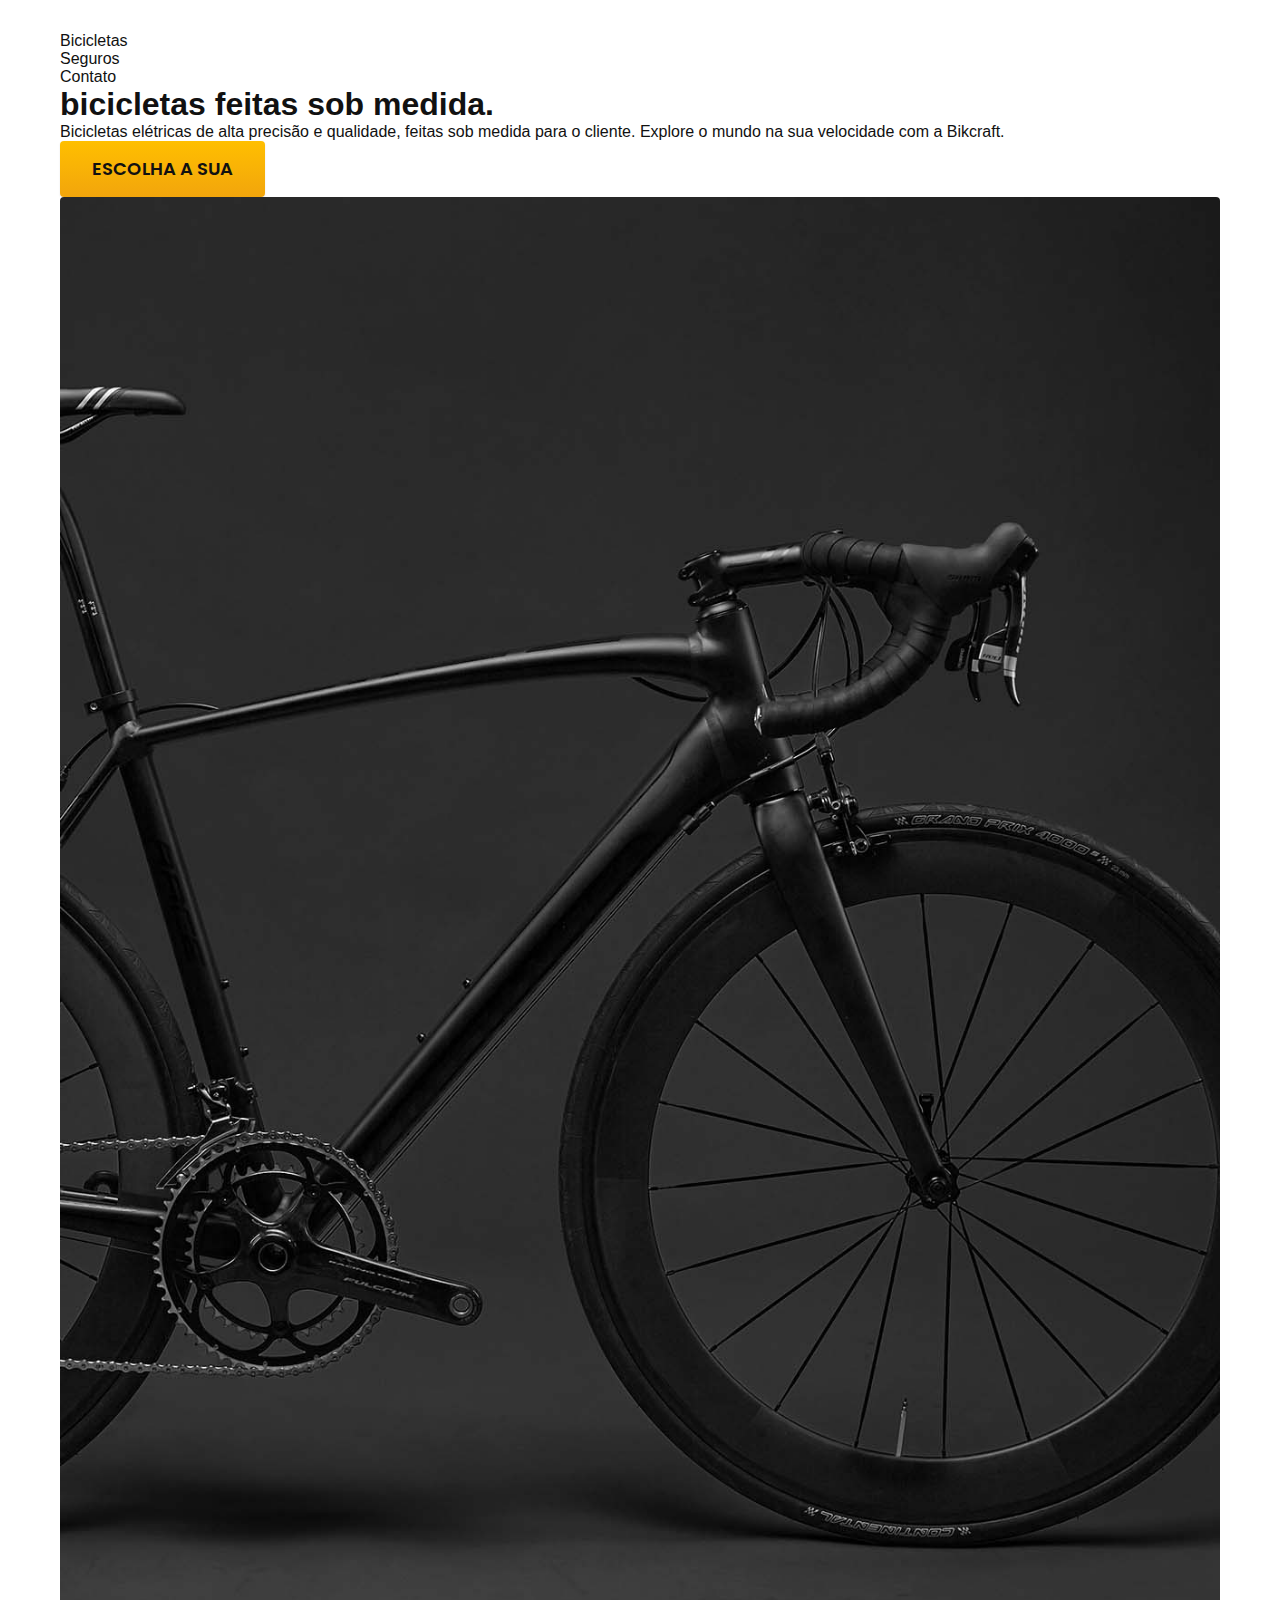
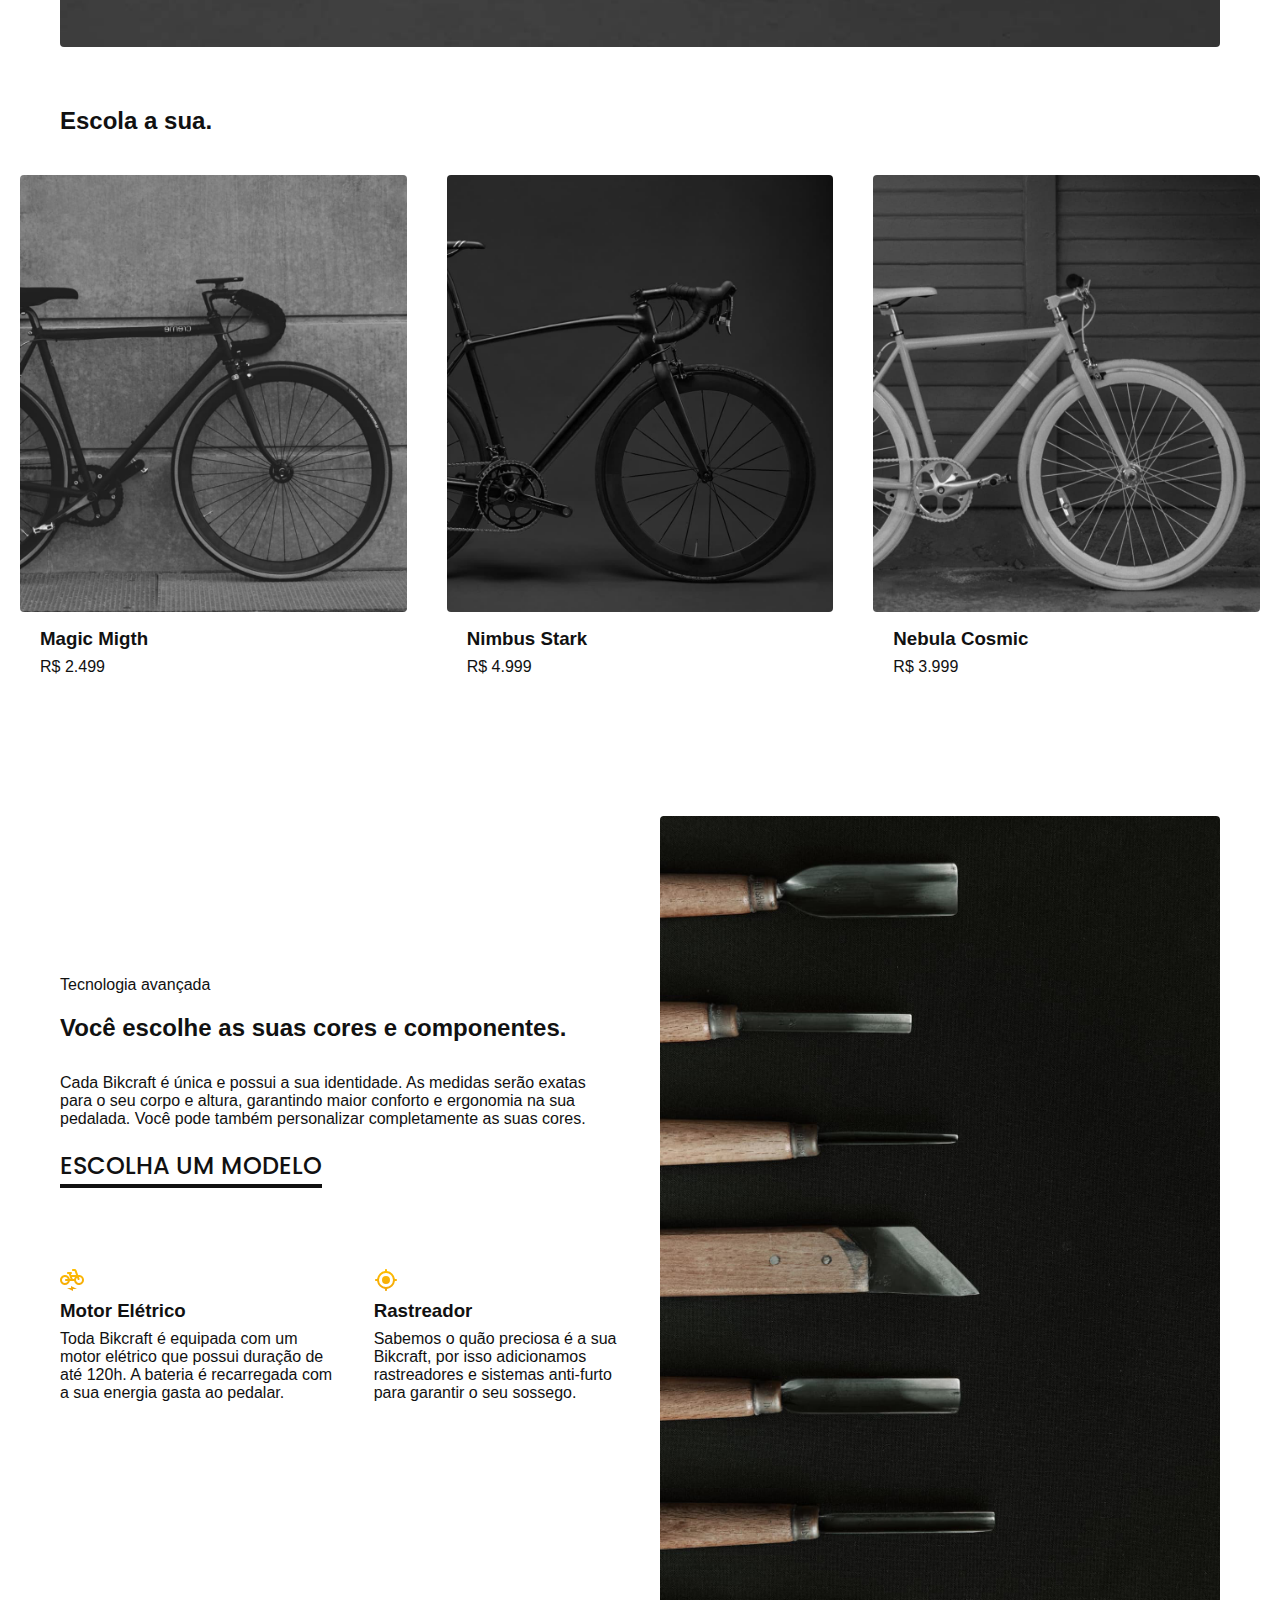
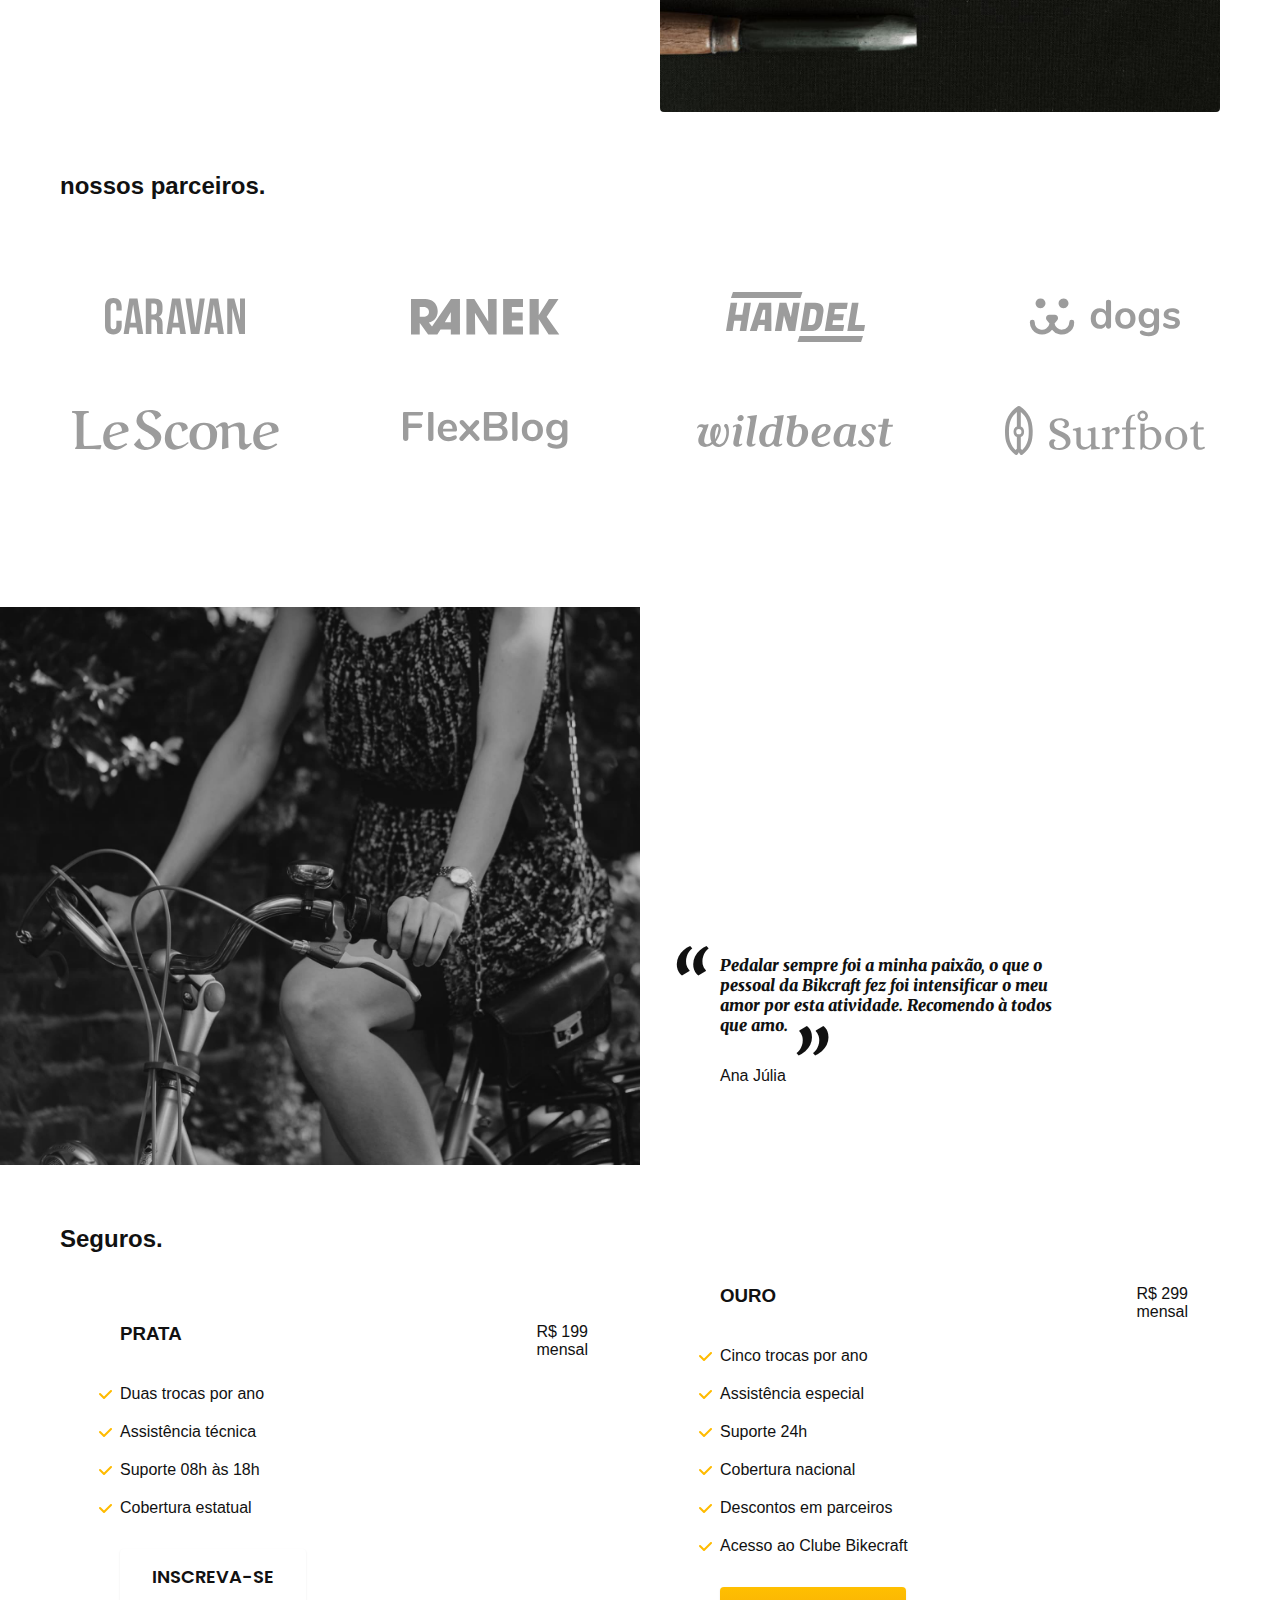
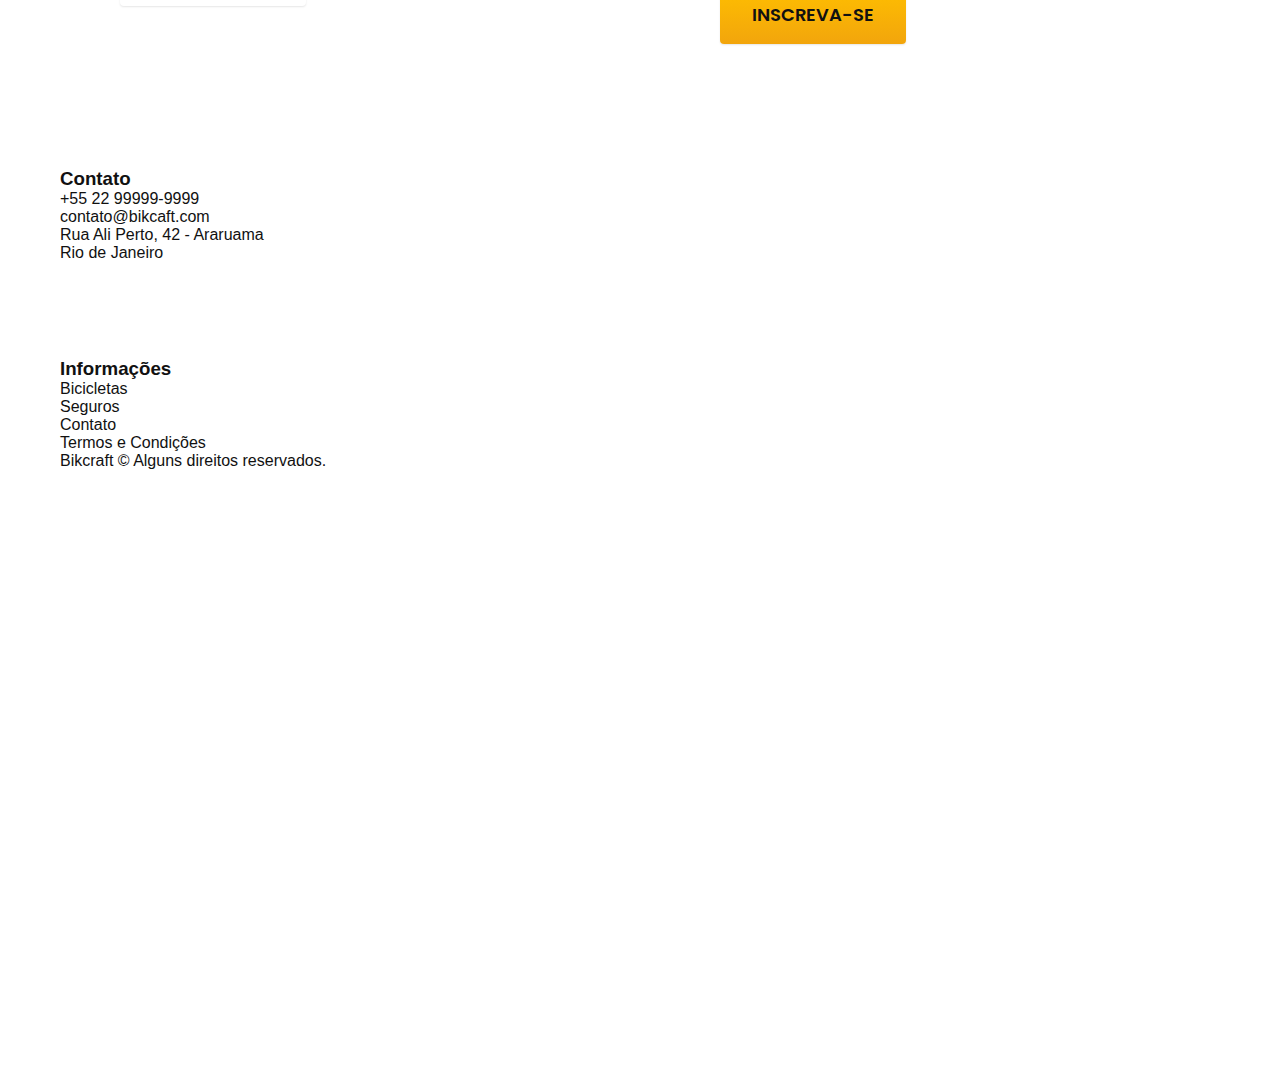
==== commit fa97d572: "bicicletas internas, bicicletas pags" ====
--- a/index.html
+++ b/index.html
@@ -8,7 +8,7 @@
   <title>BikCraft - Bicicletas Elétricas</title>
   <meta name="description"
     content="Bicicletas elétricas de alta precisão e qualidade,  feitas sob medida para o cliente. Explore o mundo na sua velocidade com a Bikcraft." />
-  <link rel="stylesheet" href="/css/style.css" />
+  <link rel="stylesheet" href="../css/style.css" />
   <link rel="preconnect" href="https://fonts.googleapis.com">
   <link rel="preconnect" href="https://fonts.gstatic.com" crossorigin>
   <link
@@ -19,12 +19,12 @@
 <body>
   <header class="header-bg">
     <div class="header conteiner">
-      <a href="./"><img src="./img/bikcraft.svg" alt="BikCraft" /></a>
+      <a href="../"><img src="../img/bikcraft.svg" alt="BikCraft" /></a>
       <nav aria-label="primaria">
         <ul class="header-menu font-1-m cor-0">
-          <li><a href="./bicicletas.html">Bicicletas</a></li>
-          <li><a href="./seguros.html">Seguros</a></li>
-          <li><a href="./contato.html">Contato</a></li>
+          <li><a href="../bicicletas.html">Bicicletas</a></li>
+          <li><a href="../seguros.html">Seguros</a></li>
+          <li><a href="../contato.html">Contato</a></li>
         </ul>
       </nav>
     </div>
@@ -40,9 +40,9 @@
           Bicicletas elétricas de alta precisão e qualidade, feitas sob medida
           para o cliente. Explore o mundo na sua velocidade com a Bikcraft.
         </p>
-        <a class="botao" href="./bicicletas.html">Escolha a sua</a>
-      </div>
-      <img src="./img/fotos/introducao.jpg" alt="Bicicleta elétrica preta." />
+        <a class="botao" href="../bicicletas.html">Escolha a sua</a>
+      </div>
+      <img src="../img/fotos/introducao.jpg" alt="Bicicleta elétrica preta." />
     </div>
   </main>
 
@@ -52,21 +52,21 @@
     </h2>
     <ul>
       <li>
-        <a href="./css/bicicletas/magic.html">
+        <a href="../bicicletas/magic.html">
           <img src="/img/bicicletas/magic-home.jpg" alt="Bicicleta preta" />
           <h3 class="font-1-xl">Magic Migth</h3>
           <span class="font-2-m cor-8">R$ 2.499</span>
         </a>
       </li>
       <li>
-        <a href="./css/bicicletas/nimbus.html">
+        <a href="../bicicletas/nimbus.html">
           <img src="/img/bicicletas/nimbus-home.jpg" alt="Bicicleta preta" />
           <h3 class="font-1-xl">Nimbus Stark</h3>
           <span class="font-2-m cor-8">R$ 4.999</span>
         </a>
       </li>
       <li>
-        <a href="./css/bicicletas/nebula.html">
+        <a href="../bicicletas/nebula.html">
           <img src="/img/bicicletas/nebula-home.jpg" alt="Bicicleta preta" />
           <h3 class="font-1-xl">Nebula Cosmic</h3>
           <span class="font-2-m cor-8">R$ 3.999</span>
@@ -86,10 +86,10 @@
           ergonomia na sua pedalada. Você pode também personalizar
           completamente as suas cores.
         </p>
-        <a class="link" href=".bicicletas.html">Escolha um modelo</a>
+        <a class="link" href="../bicicletas.html">Escolha um modelo</a>
         <div class="tecnologia-vantagens">
           <div>
-            <img src="./img/icones/eletrica.svg" alt="" />
+            <img src="../img/icones/eletrica.svg" alt="" />
             <h3 class="font-1-m cor-0">Motor Elétrico</h3>
             <p class="font-2-s cor-5">
               Toda Bikcraft é equipada com um motor elétrico que possui duração de
@@ -98,7 +98,7 @@
             </p>
           </div>
           <div>
-            <img src="./img/icones/rastreador.svg" alt="" />
+            <img src="../img/icones/rastreador.svg" alt="" />
             <h3 class="font-1-m cor-0">Rastreador</h3>
             <p class="font-2-s cor-5">
               Sabemos o quão preciosa é a sua Bikcraft, por isso adicionamos
@@ -108,7 +108,7 @@
         </div>
       </div>
       <div class="tecnologia-imagem">
-        <img src="./img/fotos/tecnologia.jpg" alt="" />
+        <img src="../img/fotos/tecnologia.jpg" alt="" />
       </div>
   </article>
 
@@ -117,20 +117,20 @@
       nossos parceiros<span class="cor-p1">.</span>
     </h2>
     <ul>
-      <li><img src="./img/parceiros/caravan.svg" alt="caravam"></li>
-      <li><img src="./img/parceiros/ranek.svg" alt="ranek"></li>
-      <li><img src="./img/parceiros/handel.svg" alt="handel"></li>
-      <li><img src="./img/parceiros/dogs.svg" alt="dogs"></li>
-      <li><img src="./img/parceiros/lescone.svg" alt="lescone"></li>
-      <li><img src="./img/parceiros/flexblog.svg" alt="flexblog"></li>
-      <li><img src="./img/parceiros/wildbeast.svg" alt="wildbeast"></li>
-      <li><img src="./img/parceiros/surfbot.svg" alt="surfbot"></li>
+      <li><img src="../img/parceiros/caravan.svg" alt="caravam"></li>
+      <li><img src="../img/parceiros/ranek.svg" alt="ranek"></li>
+      <li><img src="../img/parceiros/handel.svg" alt="handel"></li>
+      <li><img src="../img/parceiros/dogs.svg" alt="dogs"></li>
+      <li><img src="../img/parceiros/lescone.svg" alt="lescone"></li>
+      <li><img src="../img/parceiros/flexblog.svg" alt="flexblog"></li>
+      <li><img src="../img/parceiros/wildbeast.svg" alt="wildbeast"></li>
+      <li><img src="../img/parceiros/surfbot.svg" alt="surfbot"></li>
     </ul>
   </section>
 
   <section class="depoimento" aria-label="Depoimento"">
 <div>
-  <img src=" ./img/fotos/depoimento.jpg" alt="Pessoa pedalando uma biscicleta Bikcraft">
+  <img src=" ../img/fotos/depoimento.jpg" alt="Pessoa pedalando uma biscicleta Bikcraft">
     </div>
     <div class="depoimento-conteudo">
       <blockquote class="font-1-xl cor-p5">
@@ -140,39 +140,77 @@
       <span class="font-1-m-b cor-p4">Ana Júlia</span>
     </div>
   </section>
-  
+
   <article class="seguros-bg">
     <h2 class="seguros-titulo conteiner font-1-xxl cor-0">
-    Seguros<span class="cor-p1">.</span>
-  </h2>
+      Seguros<span class="cor-p1">.</span>
+    </h2>
     <div class="seguros conteiner">
-    <div class="seguros-item">
-      <h3 class="font-1-xl cor-6">PRATA</h3>
-      <span class="font-1-xl cor-0">R$ 199 <span class="font-1-xs cor-6">mensal</span></span>
-      <ul class="font-2-m cor-0">
-        <li>Duas trocas por ano</li>
-        <li>Assistência técnica</li>
-        <li>Suporte 08h às 18h</li>
-        <li>Cobertura estatual</li>
-      </ul>
-      <a class="botao secundario" href="./orcamento.html">Inscreva-se</a>
-    </div>
-    <div class="seguros-item">
-      <h3 class="font-1-xl cor-p1">OURO</h3>
-      <span class="font-1-xl cor-0">R$ 299 <span class="font-1-xs cor-6">mensal</span></span>
-      <ul class="font-2-m cor-0">
-        <li>DCinco trocas por ano</li>
-        <li>Assistência especial</li>
-        <li>Suporte 24h</li>
-        <li>Cobertura nacional</li>
-        <li>Descontos em parceiros</li>
-        <li>Acesso ao Clube Bikecraft</li>
-      </ul>
-      <a class="botao" href="./orcamento.html">Inscreva-se</a>
-    </div>
+      <div class="seguros-item">
+        <h3 class="font-1-xl cor-6">PRATA</h3>
+        <span class="font-1-xl cor-0">R$ 199 <span class="font-1-xs cor-6">mensal</span></span>
+        <ul class="font-2-m cor-0">
+          <li>Duas trocas por ano</li>
+          <li>Assistência técnica</li>
+          <li>Suporte 08h às 18h</li>
+          <li>Cobertura estatual</li>
+        </ul>
+        <a class="botao secundario" href="../orcamento.html">Inscreva-se</a>
+      </div>
+      <div class="seguros-item">
+        <h3 class="font-1-xl cor-p1">OURO</h3>
+        <span class="font-1-xl cor-0">R$ 299 <span class="font-1-xs cor-6">mensal</span></span>
+        <ul class="font-2-m cor-0">
+          <li>Cinco trocas por ano</li>
+          <li>Assistência especial</li>
+          <li>Suporte 24h</li>
+          <li>Cobertura nacional</li>
+          <li>Descontos em parceiros</li>
+          <li>Acesso ao Clube Bikecraft</li>
+        </ul>
+        <a class="botao" href="../orcamento.html">Inscreva-se</a>
+      </div>
     </div>
     </div>
   </article>
+
+  <footer class="footer-bg">
+    <div class="footer conteiner">
+      <img src="../img/bikcraft.svg" alt="BikCraft">
+      <div class="footer-contato">
+        <h3 class="font-2-l-b cor-0">Contato</h3>
+        <ul class="font-2-m cor-5">
+          <li><a href="tel:+5522999999999">+55 22 99999-9999</a></li>
+          <li><a href="mailto:contato@bikcaft.com">contato@bikcaft.com</a></li>
+          <li>Rua Ali Perto, 42 - Araruama</li>
+          <li>Rio de Janeiro</li>
+        </ul>
+        <div class="footer-redes">
+          <a href="../">
+            <img src="../img/redes/instagram.svg" alt="">
+          </a>
+          <a href="../">
+            <img src="../img/redes/facebook.svg" alt="">
+          </a>
+          <a href="../">
+            <img src="../img/redes/youtube.svg" alt="">
+          </a>
+        </div>
+      </div>
+      <div class="foote-informacoes">
+        <h3 class="font-2-l-b cor-0">Informações</h3>
+        <nav>
+          <ul class="font-1-m cor-5">
+            <li><a href="../bicicletas.html">Bicicletas</a></li>
+            <li><a href="../seguros.html">Seguros</a></li>
+            <li><a href="../contato.html">Contato</a></li>
+            <li><a href="../termos.html">Termos e Condições</a></li>
+          </ul>
+        </nav>
+      </div>
+      <p class="footer-copy font-2-m cor-6">Bikcraft © Alguns direitos reservados.</p>
+    </div>
+  </footer>
 </body>
 
 </html>--- a/css/style.css
+++ b/css/style.css
@@ -3,6 +3,7 @@
 @import "./utilidades/cores.css";
 
 @import "./global/header.css";
+@import "./global/footer.css";
 
 /* Utilidades */
 @import "./utilidades/componentes.css";
@@ -15,6 +16,16 @@
 
 /* Bicicletas */
 @import "./bicicletas/bicicletas-lista.css";
+@import "./bicicletas/bicicletas.css";
+
+/* Bicicletaa */
+@import "./bicicleta/bicicleta.css";
+@import "./bicicleta/seguro.css";
 
 /* Seguros */
-@import "./seguros/seguros.css";+@import "./seguros/seguros.css";
+@import "./seguros/vantagens.css";
+@import "./seguros/perguntas.css";
+
+/* Termos */
+@import "./termos/termos.css";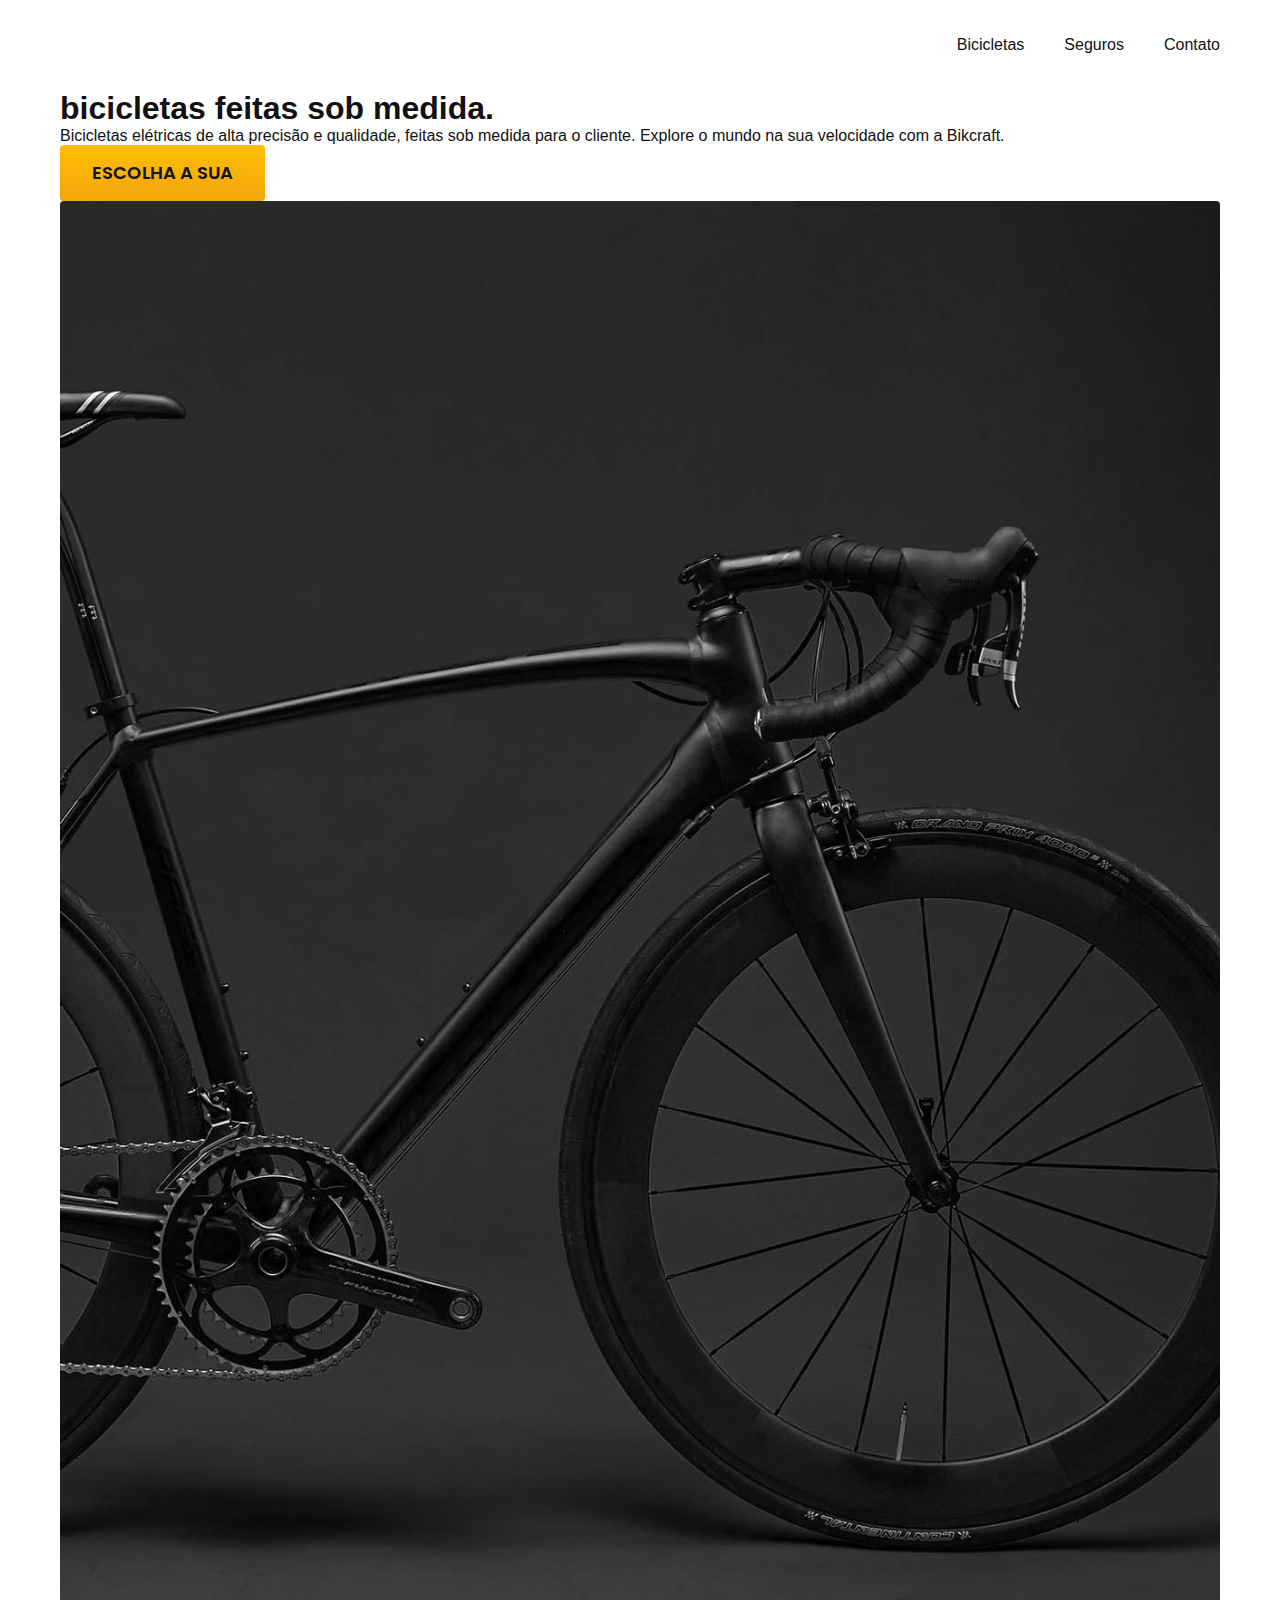
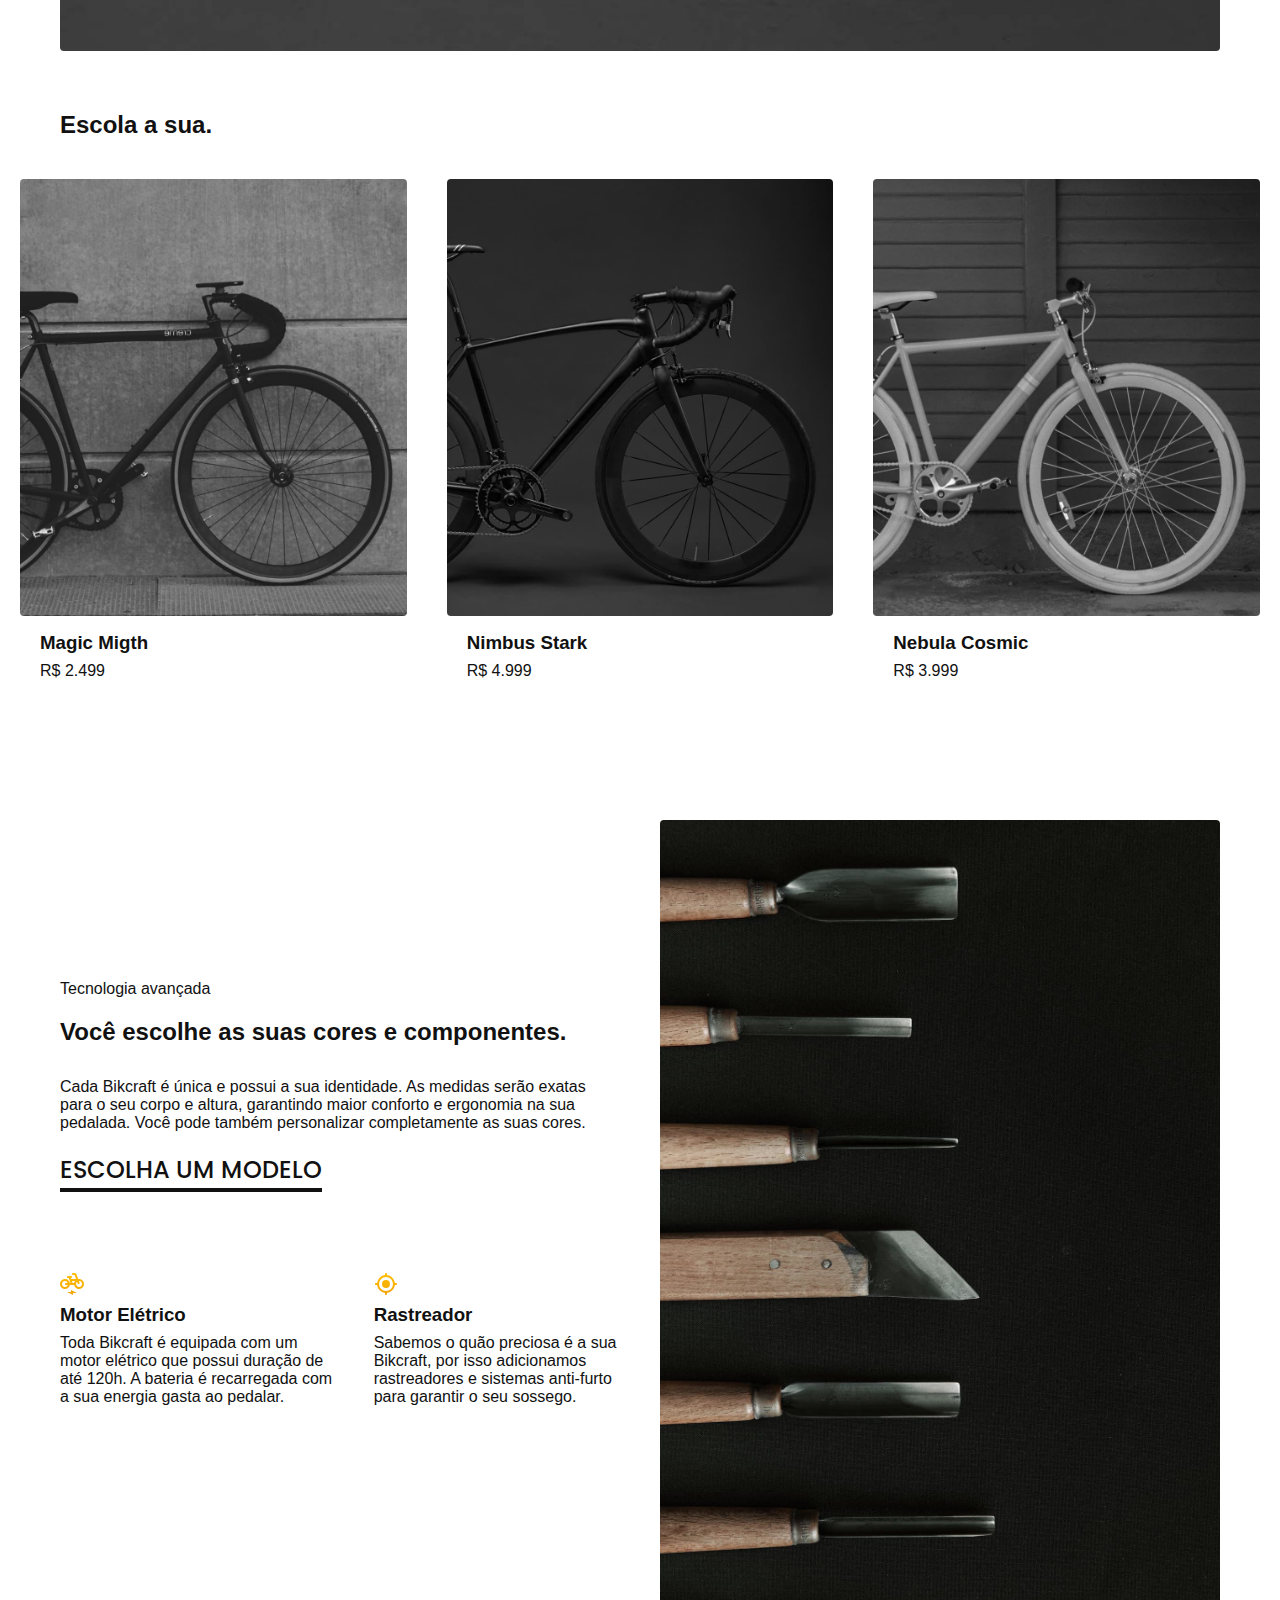
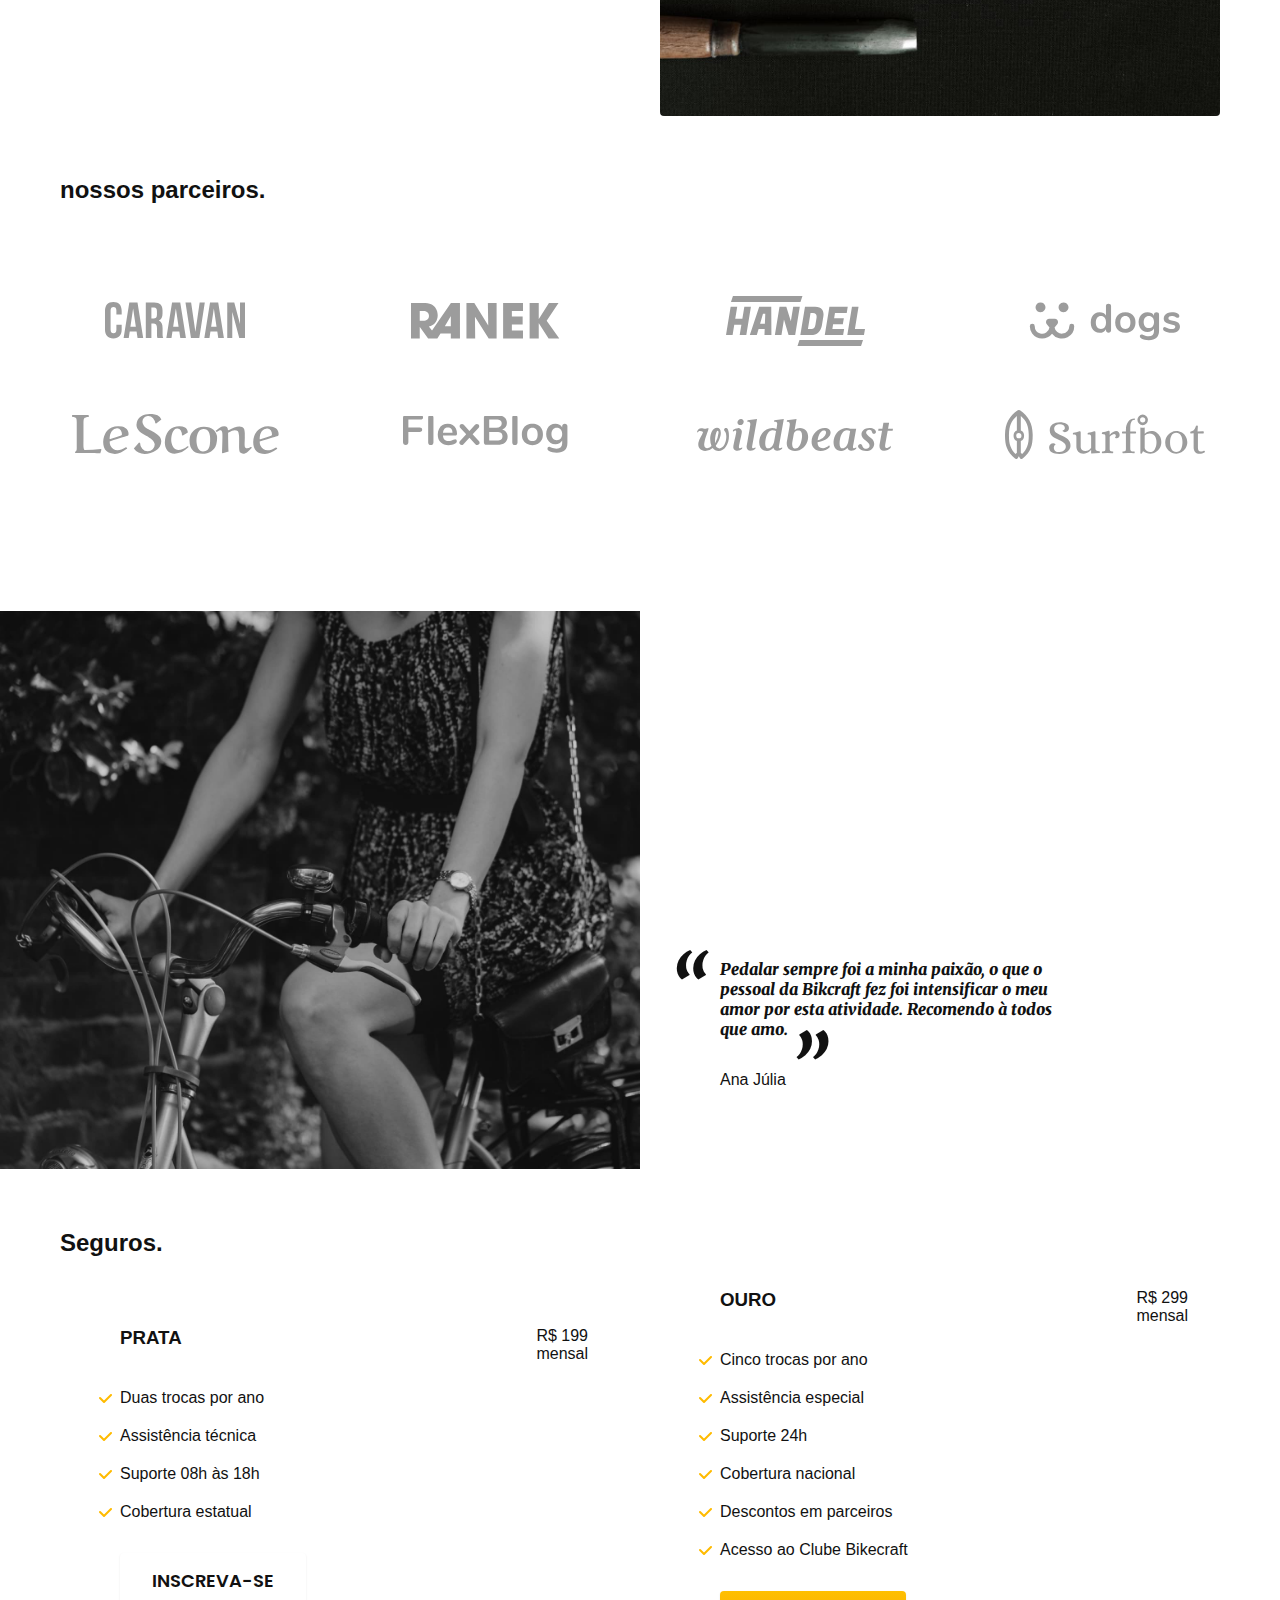
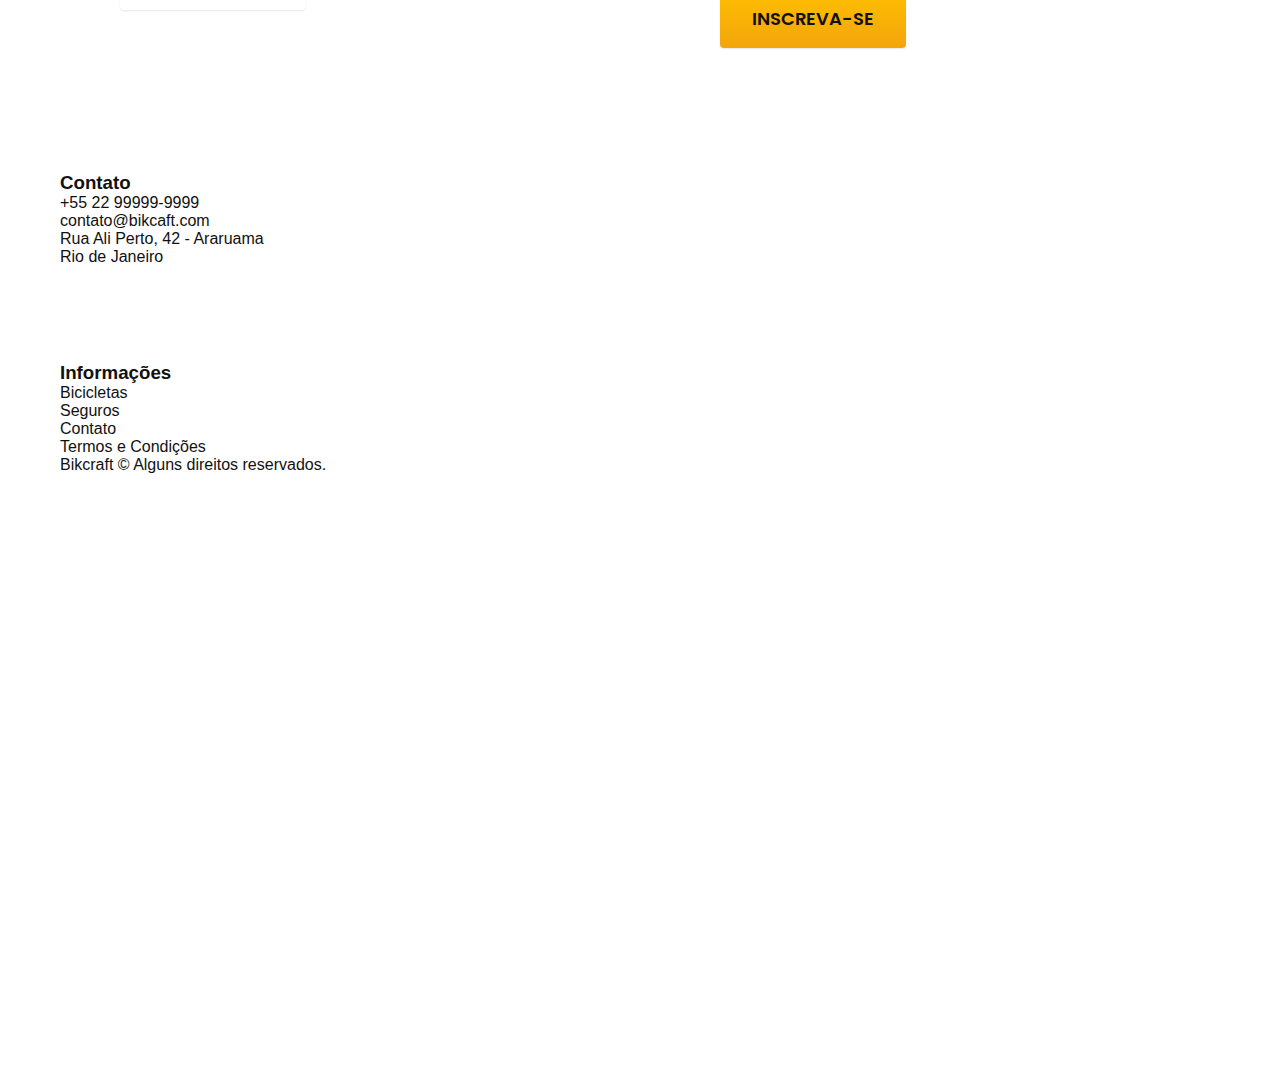
==== commit 4210a528: "add js" ====
--- a/index.html
+++ b/index.html
@@ -8,12 +8,13 @@
   <title>BikCraft - Bicicletas Elétricas</title>
   <meta name="description"
     content="Bicicletas elétricas de alta precisão e qualidade,  feitas sob medida para o cliente. Explore o mundo na sua velocidade com a Bikcraft." />
-  <link rel="stylesheet" href="../css/style.css" />
   <link rel="preconnect" href="https://fonts.googleapis.com">
   <link rel="preconnect" href="https://fonts.gstatic.com" crossorigin>
   <link
     href="https://fonts.googleapis.com/css2?family=Merriweather:ital,wght@1,900&family=Poppins:wght@400;600&family=Roboto:wght@400;500&display=swap"
     rel="stylesheet">
+  <link rel="preload" href="../css/style.css" as="style">
+  <link rel="stylesheet" href="../css/style.css" />
 </head>
 
 <body>
@@ -108,8 +109,9 @@
         </div>
       </div>
       <div class="tecnologia-imagem">
-        <img src="../img/fotos/tecnologia.jpg" alt="" />
-      </div>
+        <img src="../img/fotos/tecnologia.jpg" alt=" Bicicleta elétrica preta" />
+      </div>
+    </div>
   </article>
 
   <section class="parceiros" aria-label="Nossos Parceiros">
@@ -142,9 +144,7 @@
   </section>
 
   <article class="seguros-bg">
-    <h2 class="seguros-titulo conteiner font-1-xxl cor-0">
-      Seguros<span class="cor-p1">.</span>
-    </h2>
+    <h2 class="seguros-titulo conteiner font-1-xxl cor-0">Seguros<span class="cor-p1">.</span></h2>
     <div class="seguros conteiner">
       <div class="seguros-item">
         <h3 class="font-1-xl cor-6">PRATA</h3>
@@ -170,7 +170,6 @@
         </ul>
         <a class="botao" href="../orcamento.html">Inscreva-se</a>
       </div>
-    </div>
     </div>
   </article>
 
@@ -211,6 +210,8 @@
       <p class="footer-copy font-2-m cor-6">Bikcraft © Alguns direitos reservados.</p>
     </div>
   </footer>
+
+  <script src="./js/script.js"></script>
 </body>
 
 </html>--- a/css/style.css
+++ b/css/style.css
@@ -7,6 +7,7 @@
 
 /* Utilidades */
 @import "./utilidades/componentes.css";
+@import "./utilidades/formulario.css";
 
 /* Home */
 @import "./home/introducao.css";
@@ -27,5 +28,13 @@
 @import "./seguros/vantagens.css";
 @import "./seguros/perguntas.css";
 
+/* Contato */
+@import "./contato/contato.css";
+@import "./contato/lojas.css";
+
+/* Orçamento */
+@import "./orcamento/orcamento.css";
+
 /* Termos */
-@import "./termos/termos.css";+@import "./termos/termos.css";
+
--- a/css/style.css
+++ b/css/style.css
@@ -7,6 +7,7 @@
 
 /* Utilidades */
 @import "./utilidades/componentes.css";
+@import "./utilidades/formulario.css";
 
 /* Home */
 @import "./home/introducao.css";
@@ -27,5 +28,13 @@
 @import "./seguros/vantagens.css";
 @import "./seguros/perguntas.css";
 
+/* Contato */
+@import "./contato/contato.css";
+@import "./contato/lojas.css";
+
+/* Orçamento */
+@import "./orcamento/orcamento.css";
+
 /* Termos */
-@import "./termos/termos.css";+@import "./termos/termos.css";
+
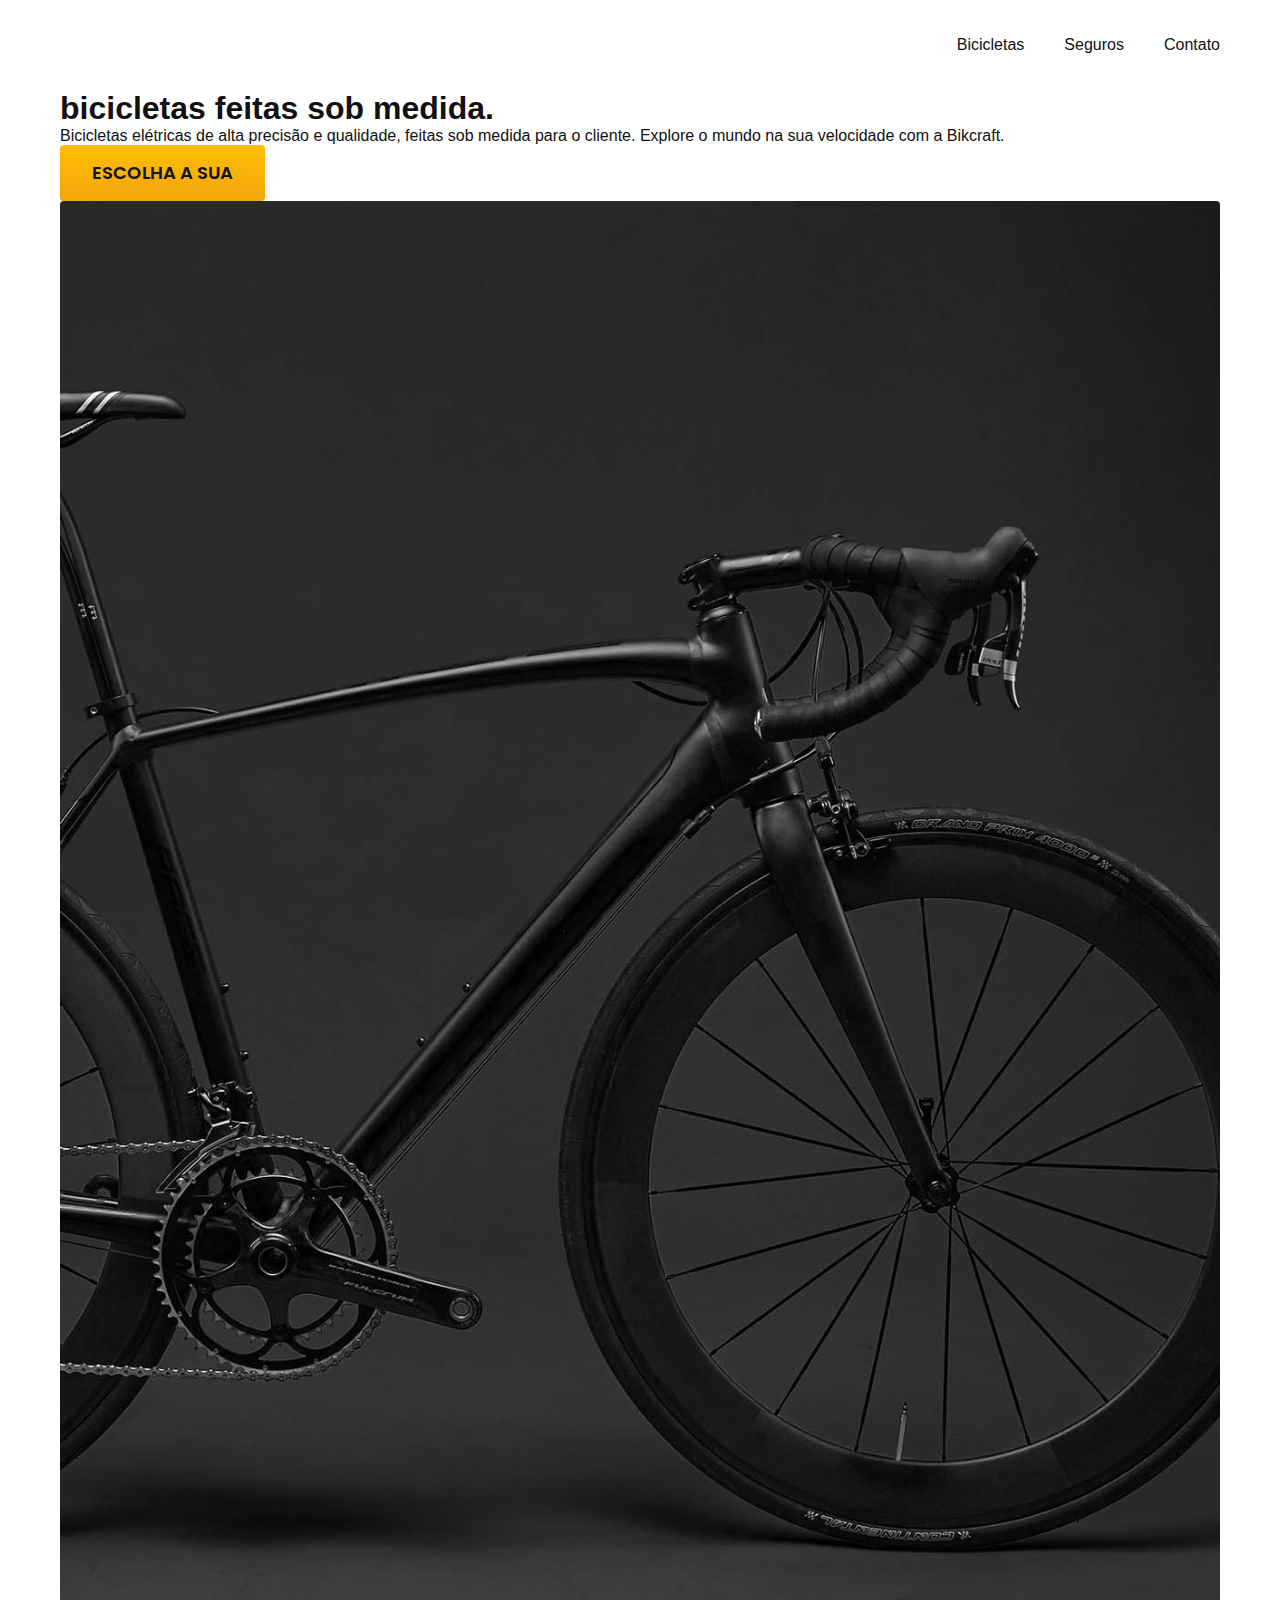
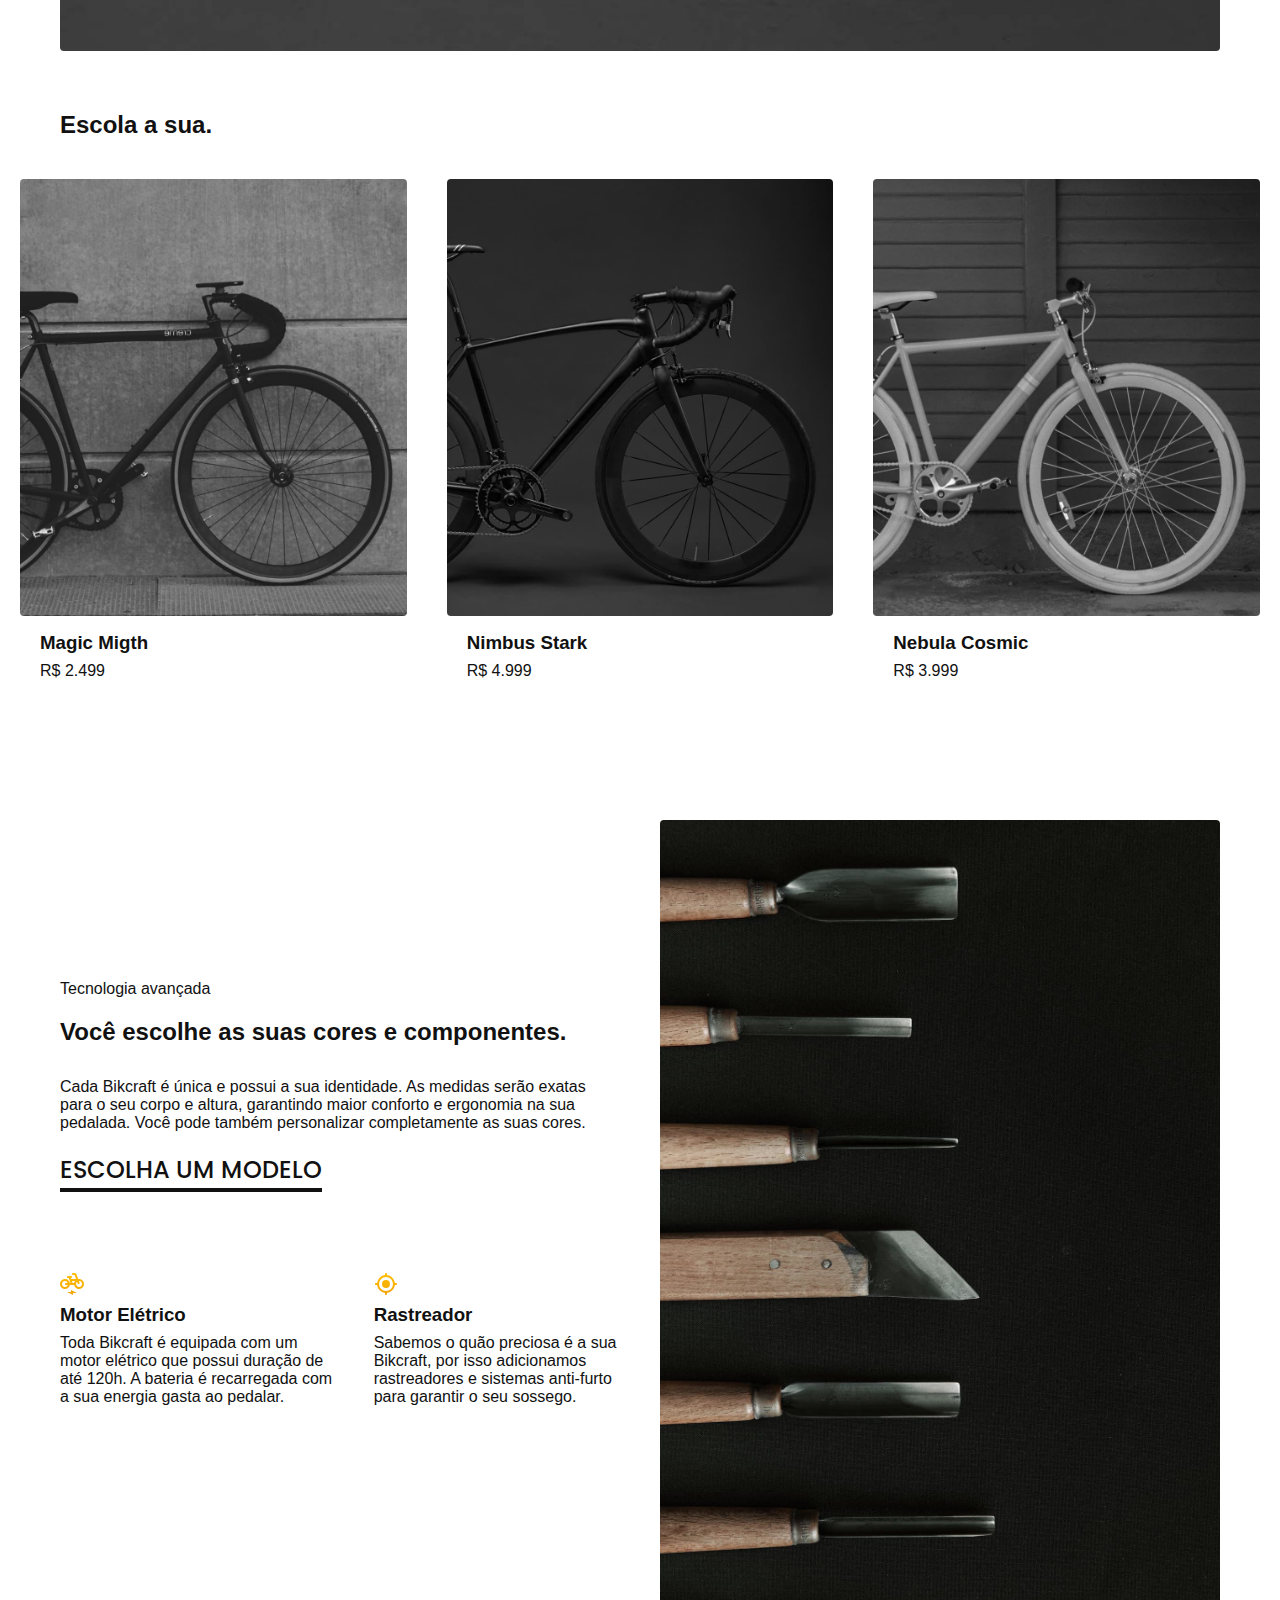
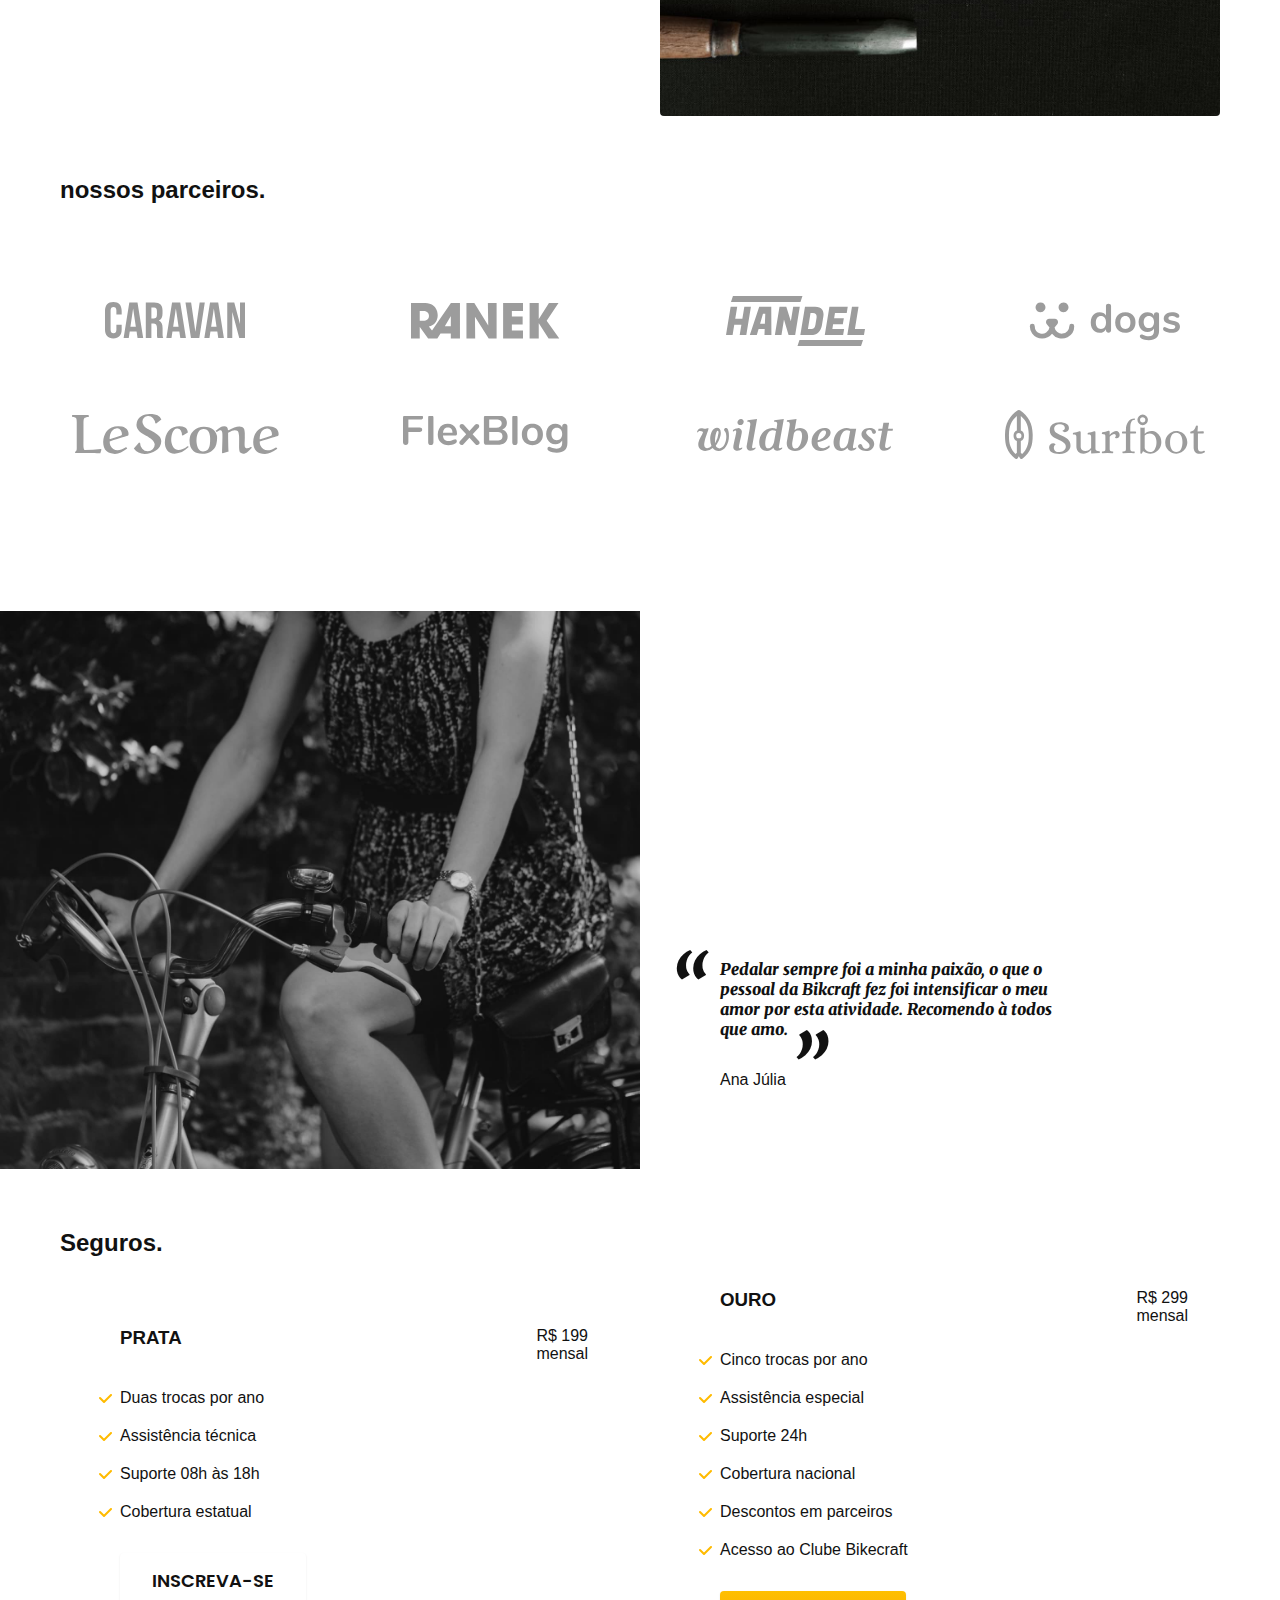
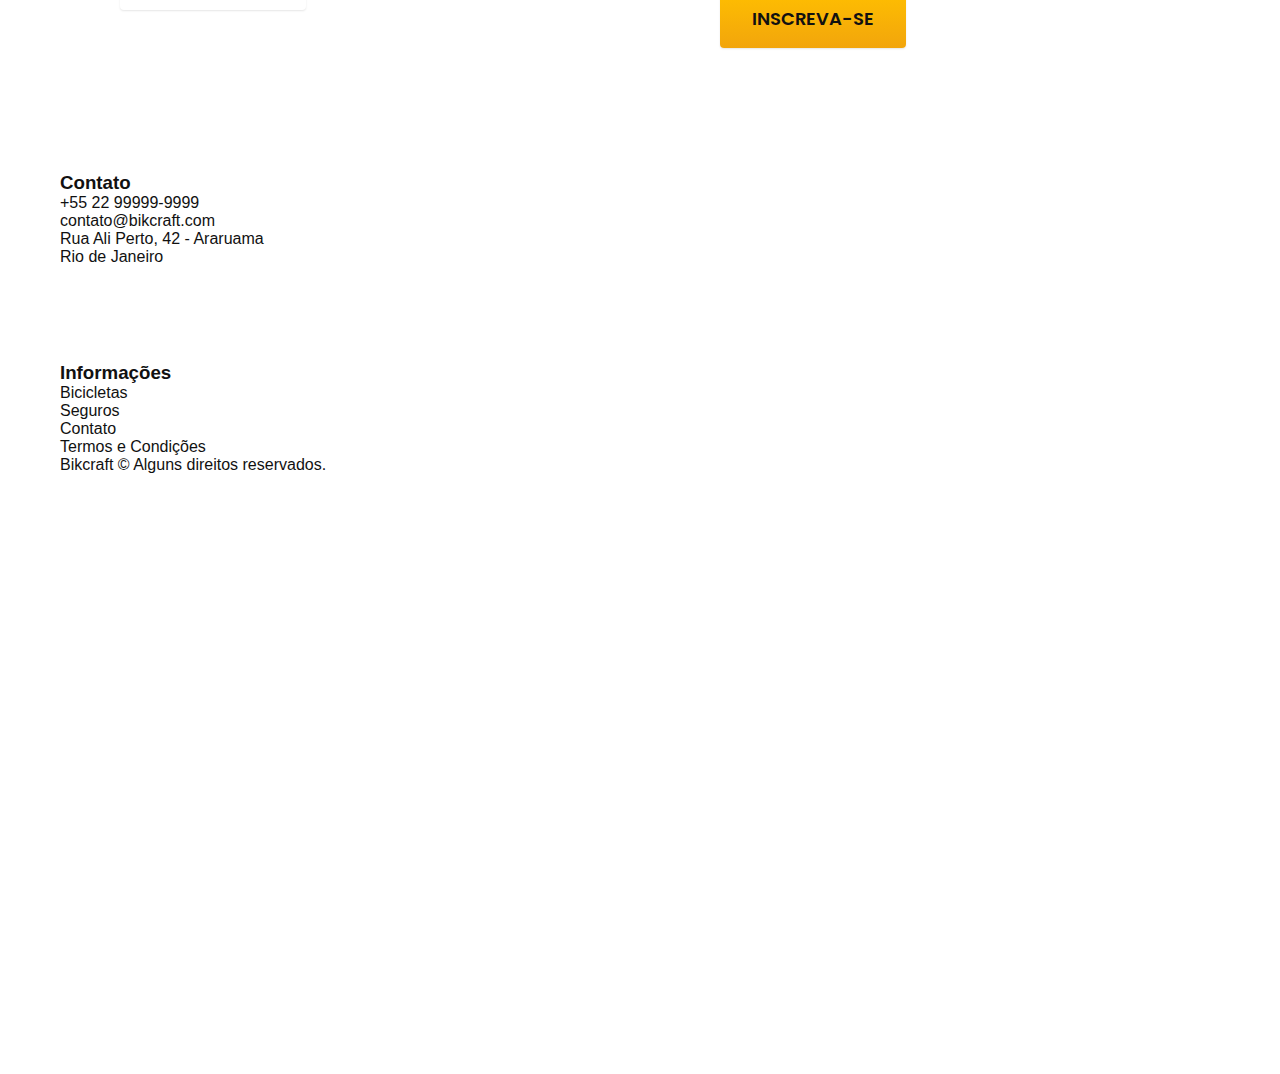
==== commit fb13d87b: "animações + js" ====
--- a/index.html
+++ b/index.html
@@ -34,16 +34,16 @@
   <main class="introducao-bg">
     <div class="introducao conteiner">
       <div class="introducao-conteudo">
-        <h1 class="font-1-xxl cor-0">
+        <h1 class="font-1-xxl cor-0 fadeInDown" data-anime="200">
           bicicletas feitas sob medida<span class="cor-p1">.</span>
         </h1>
-        <p class="font-2-l cor-5">
+        <p class="font-2-l cor-5 fadeInDown" data-anime="400">
           Bicicletas elétricas de alta precisão e qualidade, feitas sob medida
           para o cliente. Explore o mundo na sua velocidade com a Bikcraft.
         </p>
-        <a class="botao" href="../bicicletas.html">Escolha a sua</a>
-      </div>
-      <img src="../img/fotos/introducao.jpg" alt="Bicicleta elétrica preta." />
+        <a class="botao fadeInDown" data-anime="600" href="../bicicletas.html">Escolha a sua</a>
+      </div>
+      <img data-anime="800" class="fadeInDown" src="../img/fotos/introducao.jpg" alt="Bicicleta elétrica preta." />
     </div>
   </main>
 
@@ -180,7 +180,7 @@
         <h3 class="font-2-l-b cor-0">Contato</h3>
         <ul class="font-2-m cor-5">
           <li><a href="tel:+5522999999999">+55 22 99999-9999</a></li>
-          <li><a href="mailto:contato@bikcaft.com">contato@bikcaft.com</a></li>
+          <li><a href="mailto:contato@bikcraft.com">contato@bikcraft.com</a></li>
           <li>Rua Ali Perto, 42 - Araruama</li>
           <li>Rio de Janeiro</li>
         </ul>
@@ -210,7 +210,7 @@
       <p class="footer-copy font-2-m cor-6">Bikcraft © Alguns direitos reservados.</p>
     </div>
   </footer>
-
+  <script src="./js/plugins/simple-anime.js"></script>
   <script src="./js/script.js"></script>
 </body>
 
--- a/css/style.css
+++ b/css/style.css
@@ -1,6 +1,7 @@
 @import "./global/global.css";
 @import "./utilidades/tipografia.css";
 @import "./utilidades/cores.css";
+@import "./utilidades/animacao.css";
 
 @import "./global/header.css";
 @import "./global/footer.css";
--- a/css/style.css
+++ b/css/style.css
@@ -1,6 +1,7 @@
 @import "./global/global.css";
 @import "./utilidades/tipografia.css";
 @import "./utilidades/cores.css";
+@import "./utilidades/animacao.css";
 
 @import "./global/header.css";
 @import "./global/footer.css";
